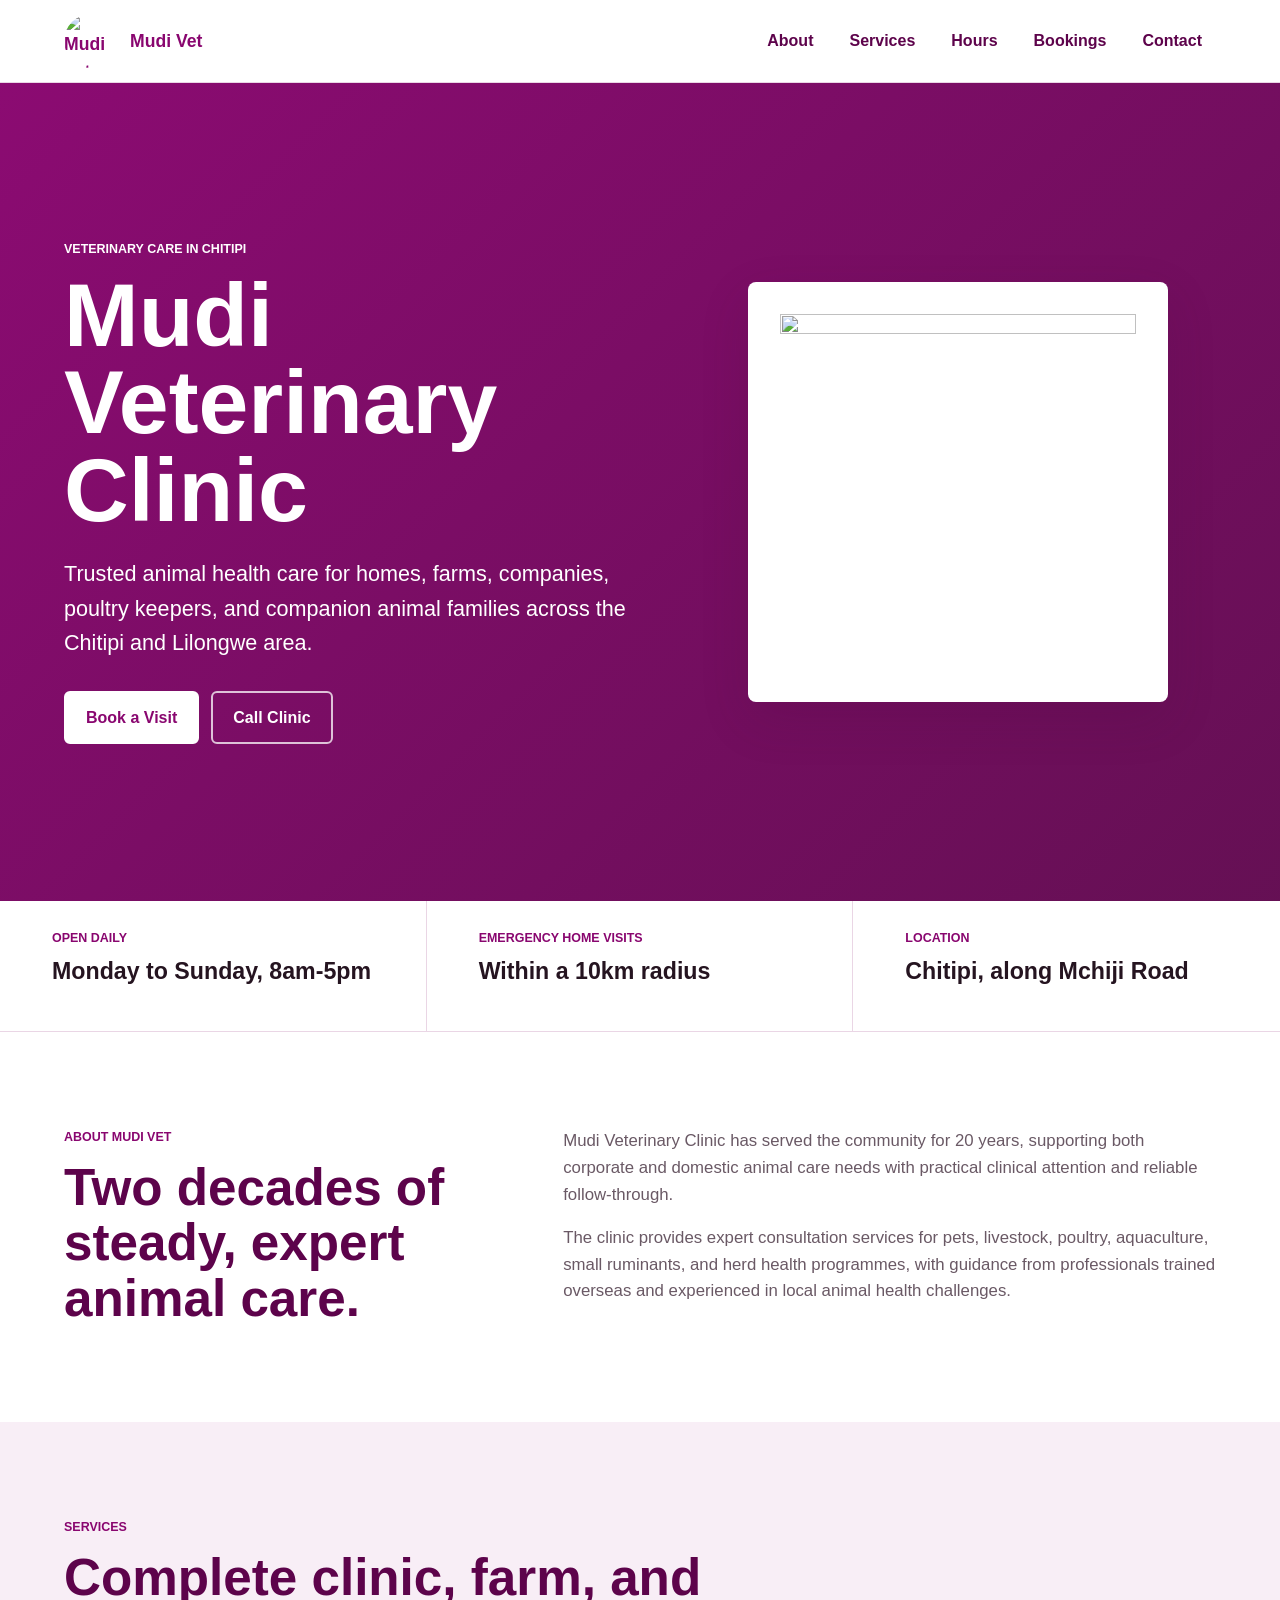
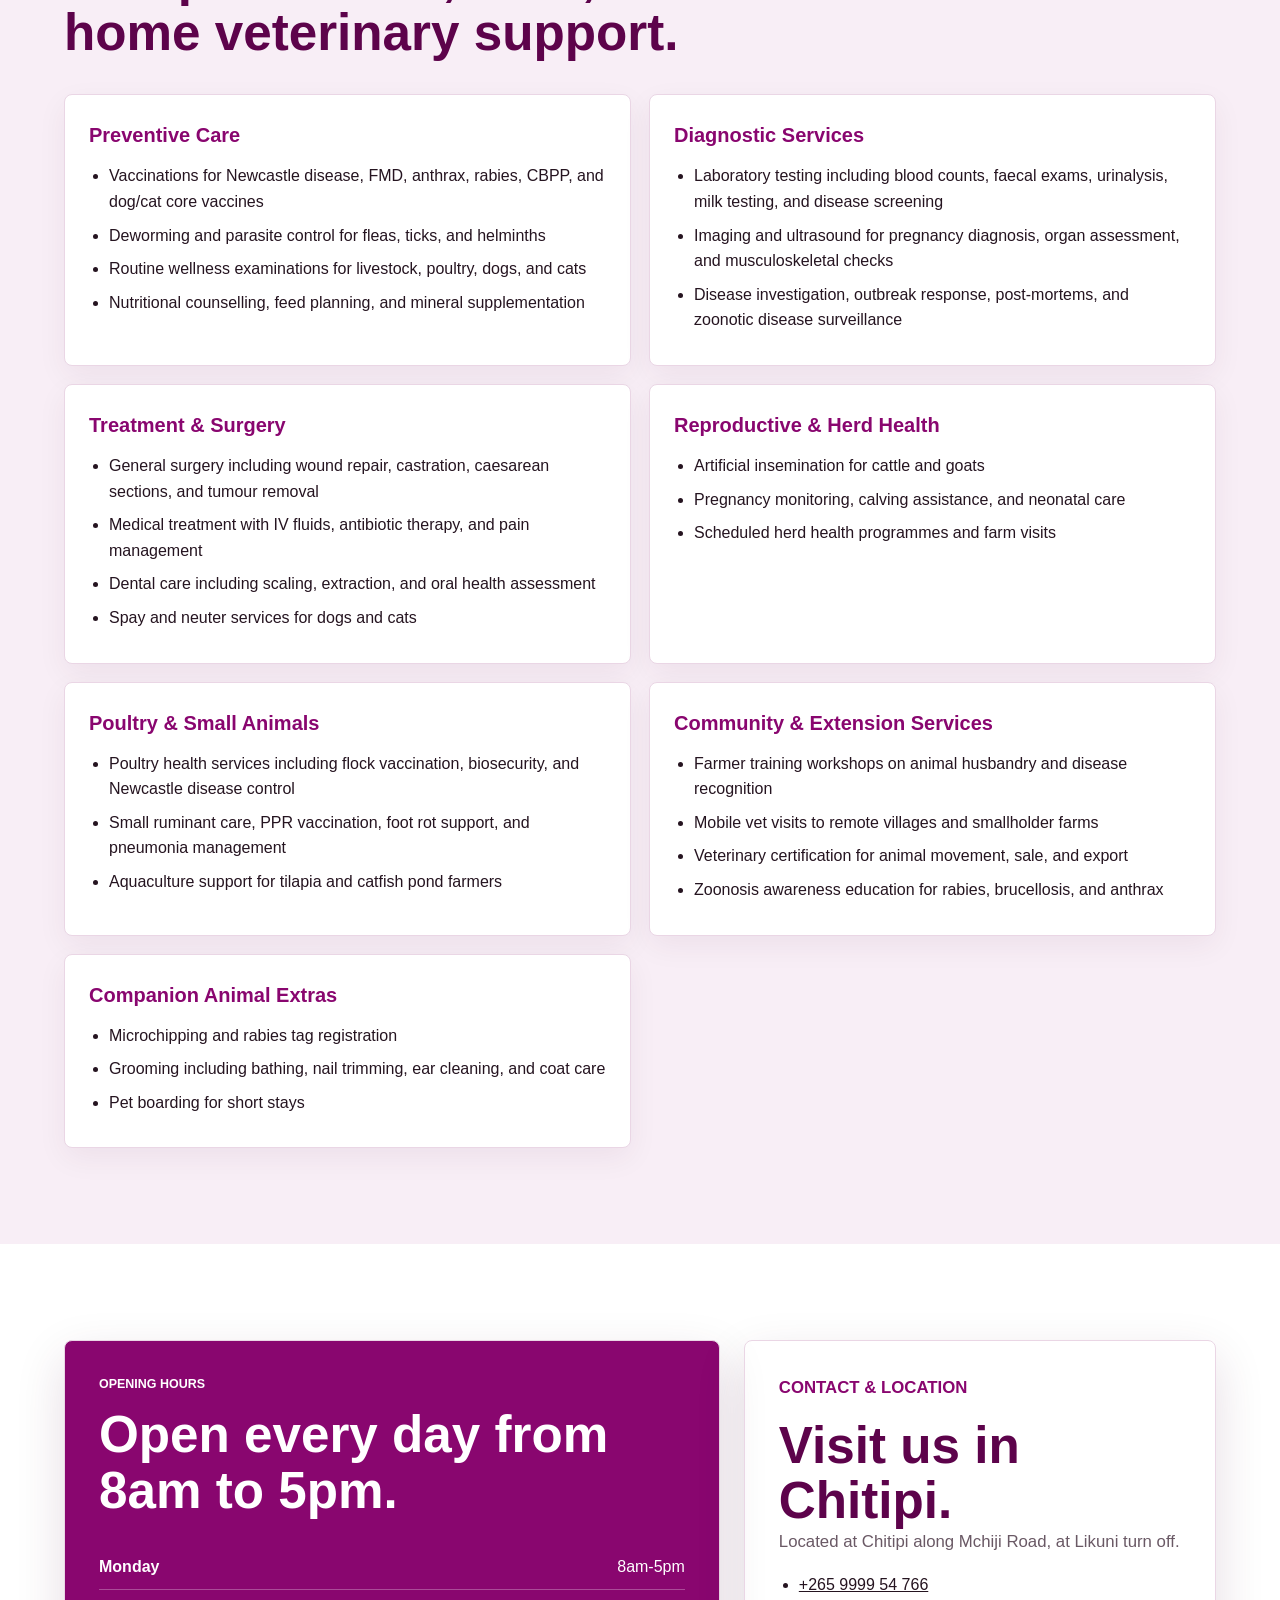
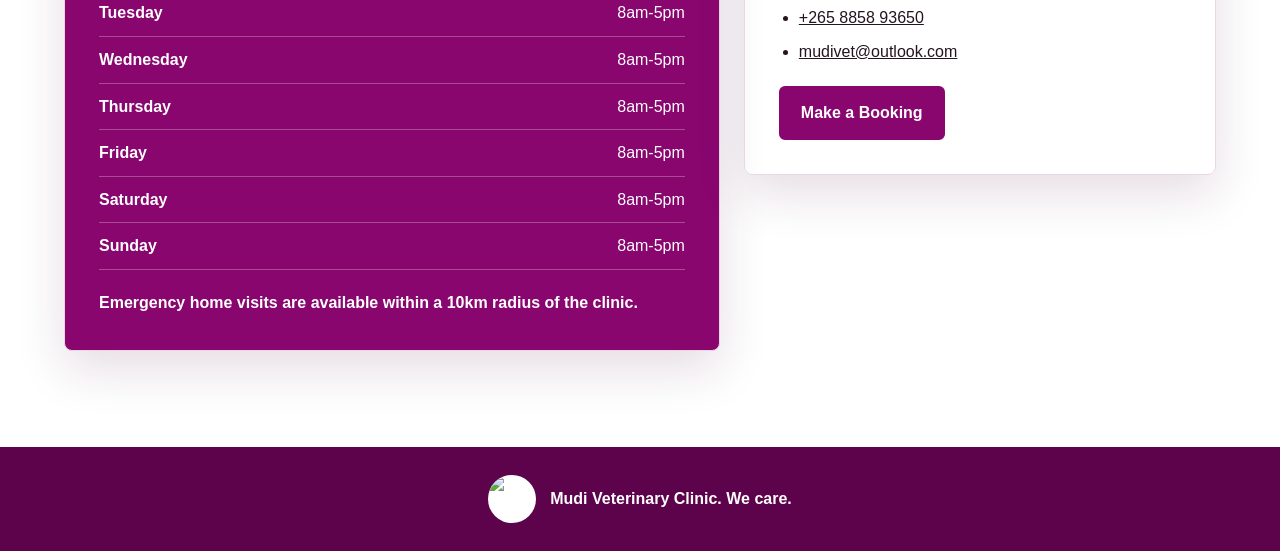
==== index.html @ 17a6b53a "Add files via upload" ====
<!doctype html>
<html lang="en">
  <head>
    <meta charset="utf-8">
    <meta name="viewport" content="width=device-width, initial-scale=1">
    <title>Mudi Vet | Veterinary Clinic in Chitipi</title>
    <meta
      name="description"
      content="Mudi Veterinary Clinic provides domestic, corporate, farm, poultry, and companion animal care in Chitipi along Mchiji Road at Likuni turn off."
    >
    <link rel="stylesheet" href="styles.css">
    <script src="script.js" defer></script>
  </head>
  <body>
    <header class="site-header">
      <a class="brand" href="index.html" aria-label="Mudi Vet home">
        <img src="assets/mudi-vet-logo.jpg" alt="Mudi Veterinary Clinic logo">
        <span>Mudi Vet</span>
      </a>

      <button class="menu-toggle" type="button" aria-expanded="false" aria-controls="site-menu">
        <span class="menu-icon" aria-hidden="true"></span>
        <span class="sr-only">Open menu</span>
      </button>

      <nav class="site-nav" id="site-menu" aria-label="Main navigation">
        <a href="index.html#about">About</a>
        <a href="index.html#services">Services</a>
        <a href="index.html#hours">Hours</a>
        <a href="booking.html">Bookings</a>
        <a href="index.html#contact">Contact</a>
      </nav>
    </header>

    <main>
      <section class="hero">
        <div class="hero-copy">
          <p class="eyebrow">Veterinary care in Chitipi</p>
          <h1>Mudi Veterinary Clinic</h1>
          <p>
            Trusted animal health care for homes, farms, companies, poultry keepers,
            and companion animal families across the Chitipi and Lilongwe area.
          </p>
          <div class="hero-actions">
            <a class="button button-primary" href="booking.html">Book a Visit</a>
            <a class="button button-secondary" href="tel:+265999954766">Call Clinic</a>
          </div>
        </div>
        <div class="hero-logo" aria-label="Mudi Veterinary Clinic logo">
          <img src="assets/mudi-vet-logo.jpg" alt="">
        </div>
      </section>

      <section class="quick-info" aria-label="Clinic highlights">
        <article>
          <span>Open Daily</span>
          <strong>Monday to Sunday, 8am-5pm</strong>
        </article>
        <article>
          <span>Emergency Home Visits</span>
          <strong>Within a 10km radius</strong>
        </article>
        <article>
          <span>Location</span>
          <strong>Chitipi, along Mchiji Road</strong>
        </article>
      </section>

      <section class="section split" id="about">
        <div>
          <p class="eyebrow">About Mudi Vet</p>
          <h2>Two decades of steady, expert animal care.</h2>
        </div>
        <div class="section-copy">
          <p>
            Mudi Veterinary Clinic has served the community for 20 years, supporting
            both corporate and domestic animal care needs with practical clinical
            attention and reliable follow-through.
          </p>
          <p>
            The clinic provides expert consultation services for pets, livestock,
            poultry, aquaculture, small ruminants, and herd health programmes,
            with guidance from professionals trained overseas and experienced in
            local animal health challenges.
          </p>
        </div>
      </section>

      <section class="section services-section" id="services">
        <div class="section-heading">
          <p class="eyebrow">Services</p>
          <h2>Complete clinic, farm, and home veterinary support.</h2>
        </div>

        <div class="service-grid">
          <article class="service-card">
            <h3>Preventive Care</h3>
            <ul>
              <li>Vaccinations for Newcastle disease, FMD, anthrax, rabies, CBPP, and dog/cat core vaccines</li>
              <li>Deworming and parasite control for fleas, ticks, and helminths</li>
              <li>Routine wellness examinations for livestock, poultry, dogs, and cats</li>
              <li>Nutritional counselling, feed planning, and mineral supplementation</li>
            </ul>
          </article>

          <article class="service-card">
            <h3>Diagnostic Services</h3>
            <ul>
              <li>Laboratory testing including blood counts, faecal exams, urinalysis, milk testing, and disease screening</li>
              <li>Imaging and ultrasound for pregnancy diagnosis, organ assessment, and musculoskeletal checks</li>
              <li>Disease investigation, outbreak response, post-mortems, and zoonotic disease surveillance</li>
            </ul>
          </article>

          <article class="service-card">
            <h3>Treatment &amp; Surgery</h3>
            <ul>
              <li>General surgery including wound repair, castration, caesarean sections, and tumour removal</li>
              <li>Medical treatment with IV fluids, antibiotic therapy, and pain management</li>
              <li>Dental care including scaling, extraction, and oral health assessment</li>
              <li>Spay and neuter services for dogs and cats</li>
            </ul>
          </article>

          <article class="service-card">
            <h3>Reproductive &amp; Herd Health</h3>
            <ul>
              <li>Artificial insemination for cattle and goats</li>
              <li>Pregnancy monitoring, calving assistance, and neonatal care</li>
              <li>Scheduled herd health programmes and farm visits</li>
            </ul>
          </article>

          <article class="service-card">
            <h3>Poultry &amp; Small Animals</h3>
            <ul>
              <li>Poultry health services including flock vaccination, biosecurity, and Newcastle disease control</li>
              <li>Small ruminant care, PPR vaccination, foot rot support, and pneumonia management</li>
              <li>Aquaculture support for tilapia and catfish pond farmers</li>
            </ul>
          </article>

          <article class="service-card">
            <h3>Community &amp; Extension Services</h3>
            <ul>
              <li>Farmer training workshops on animal husbandry and disease recognition</li>
              <li>Mobile vet visits to remote villages and smallholder farms</li>
              <li>Veterinary certification for animal movement, sale, and export</li>
              <li>Zoonosis awareness education for rabies, brucellosis, and anthrax</li>
            </ul>
          </article>

          <article class="service-card">
            <h3>Companion Animal Extras</h3>
            <ul>
              <li>Microchipping and rabies tag registration</li>
              <li>Grooming including bathing, nail trimming, ear cleaning, and coat care</li>
              <li>Pet boarding for short stays</li>
            </ul>
          </article>
        </div>
      </section>

      <section class="section details" id="hours">
        <div class="hours-panel">
          <p class="eyebrow">Opening Hours</p>
          <h2>Open every day from 8am to 5pm.</h2>
          <dl class="hours-list">
            <div><dt>Monday</dt><dd>8am-5pm</dd></div>
            <div><dt>Tuesday</dt><dd>8am-5pm</dd></div>
            <div><dt>Wednesday</dt><dd>8am-5pm</dd></div>
            <div><dt>Thursday</dt><dd>8am-5pm</dd></div>
            <div><dt>Friday</dt><dd>8am-5pm</dd></div>
            <div><dt>Saturday</dt><dd>8am-5pm</dd></div>
            <div><dt>Sunday</dt><dd>8am-5pm</dd></div>
          </dl>
          <p class="note">Emergency home visits are available within a 10km radius of the clinic.</p>
        </div>

        <div class="contact-panel" id="contact">
          <p class="eyebrow">Contact &amp; Location</p>
          <h2>Visit us in Chitipi.</h2>
          <p>Located at Chitipi along Mchiji Road, at Likuni turn off.</p>
          <ul class="contact-list">
            <li><a href="tel:+265999954766">+265 9999 54 766</a></li>
            <li><a href="tel:+265885893650">+265 8858 93650</a></li>
            <li><a href="mailto:mudivet@outlook.com">mudivet@outlook.com</a></li>
          </ul>
          <a class="button button-primary" href="booking.html">Make a Booking</a>
        </div>
      </section>
    </main>

    <footer class="site-footer">
      <img src="assets/mudi-vet-logo.jpg" alt="Mudi Veterinary Clinic logo">
      <p>Mudi Veterinary Clinic. We care.</p>
    </footer>
  </body>
</html>
---- styles.css ----
:root {
  --brand: #89066f;
  --brand-dark: #5d034b;
  --brand-soft: #f8eef6;
  --ink: #251420;
  --muted: #6a5965;
  --line: #ead6e5;
  --white: #ffffff;
  --shadow: 0 18px 50px rgba(71, 3, 57, 0.14);
}

* {
  box-sizing: border-box;
}

html {
  scroll-behavior: smooth;
}

body {
  margin: 0;
  color: var(--ink);
  font-family: Arial, Helvetica, sans-serif;
  line-height: 1.6;
  background: var(--white);
}

a {
  color: inherit;
}

img {
  display: block;
  max-width: 100%;
}

.sr-only {
  position: absolute;
  width: 1px;
  height: 1px;
  padding: 0;
  margin: -1px;
  overflow: hidden;
  clip: rect(0, 0, 0, 0);
  white-space: nowrap;
  border: 0;
}

.site-header {
  position: sticky;
  top: 0;
  z-index: 10;
  display: flex;
  align-items: center;
  justify-content: space-between;
  gap: 24px;
  padding: 14px clamp(18px, 5vw, 64px);
  background: rgba(255, 255, 255, 0.96);
  border-bottom: 1px solid var(--line);
  backdrop-filter: blur(16px);
}

.brand {
  display: inline-flex;
  align-items: center;
  gap: 12px;
  color: var(--brand);
  font-size: 1.1rem;
  font-weight: 800;
  text-decoration: none;
}

.brand img {
  width: 54px;
  height: 54px;
  object-fit: contain;
  border-radius: 50%;
}

.site-nav {
  display: flex;
  align-items: center;
  gap: 8px;
}

.site-nav a {
  min-height: 42px;
  padding: 10px 14px;
  color: var(--brand-dark);
  font-weight: 700;
  text-decoration: none;
  border-radius: 6px;
}

.site-nav a:hover,
.site-nav a:focus-visible,
.site-nav a[aria-current="page"] {
  color: var(--white);
  background: var(--brand);
  outline: none;
}

.menu-toggle {
  display: none;
  width: 44px;
  height: 44px;
  place-items: center;
  background: var(--brand);
  border: 0;
  border-radius: 6px;
  cursor: pointer;
}

.menu-icon,
.menu-icon::before,
.menu-icon::after {
  display: block;
  width: 22px;
  height: 2px;
  background: var(--white);
  content: "";
}

.menu-icon {
  position: relative;
}

.menu-icon::before,
.menu-icon::after {
  position: absolute;
  left: 0;
}

.menu-icon::before {
  top: -7px;
}

.menu-icon::after {
  top: 7px;
}

.hero {
  display: grid;
  grid-template-columns: minmax(0, 1.05fr) minmax(280px, 0.95fr);
  gap: clamp(28px, 5vw, 72px);
  align-items: center;
  min-height: calc(100vh - 82px);
  padding: clamp(44px, 8vw, 90px) clamp(18px, 5vw, 64px);
  background:
    linear-gradient(135deg, rgba(137, 6, 111, 0.98), rgba(93, 3, 75, 0.95)),
    url("assets/mudi-vet-logo.jpg") center/520px no-repeat;
  color: var(--white);
}

.hero-copy {
  max-width: 680px;
}

.eyebrow {
  margin: 0 0 12px;
  color: currentColor;
  font-size: 0.78rem;
  font-weight: 800;
  letter-spacing: 0;
  text-transform: uppercase;
}

.hero h1,
.booking-hero h1 {
  margin: 0;
  max-width: 820px;
  font-size: clamp(2.4rem, 7vw, 5.6rem);
  line-height: 0.98;
  letter-spacing: 0;
}

.hero p:not(.eyebrow),
.booking-hero p:not(.eyebrow) {
  max-width: 630px;
  margin: 22px 0 0;
  font-size: clamp(1.05rem, 2vw, 1.35rem);
}

.hero-actions {
  display: flex;
  flex-wrap: wrap;
  gap: 12px;
  margin-top: 30px;
}

.button {
  display: inline-flex;
  align-items: center;
  justify-content: center;
  min-height: 48px;
  padding: 12px 20px;
  font-weight: 800;
  text-decoration: none;
  border: 2px solid transparent;
  border-radius: 6px;
  cursor: pointer;
}

.button-primary {
  color: var(--white);
  background: var(--brand);
  border-color: var(--brand);
}

.hero .button-primary {
  color: var(--brand);
  background: var(--white);
  border-color: var(--white);
}

.button-secondary {
  color: var(--white);
  background: transparent;
  border-color: rgba(255, 255, 255, 0.75);
}

.hero-logo {
  justify-self: center;
  width: min(420px, 100%);
  padding: clamp(18px, 3vw, 32px);
  background: var(--white);
  border-radius: 8px;
  box-shadow: var(--shadow);
}

.hero-logo img {
  width: 100%;
  aspect-ratio: 1;
  object-fit: contain;
}

.quick-info {
  display: grid;
  grid-template-columns: repeat(3, 1fr);
  border-bottom: 1px solid var(--line);
}

.quick-info article {
  min-height: 130px;
  padding: 28px clamp(18px, 5vw, 52px);
  border-right: 1px solid var(--line);
}

.quick-info article:last-child {
  border-right: 0;
}

.quick-info span {
  display: block;
  color: var(--brand);
  font-size: 0.78rem;
  font-weight: 800;
  text-transform: uppercase;
}

.quick-info strong {
  display: block;
  margin-top: 8px;
  font-size: clamp(1.1rem, 2vw, 1.45rem);
  line-height: 1.25;
}

.section {
  padding: clamp(56px, 8vw, 96px) clamp(18px, 5vw, 64px);
}

.split {
  display: grid;
  grid-template-columns: minmax(220px, 0.8fr) minmax(0, 1.2fr);
  gap: clamp(28px, 5vw, 80px);
  align-items: start;
}

.section h2 {
  margin: 0;
  color: var(--brand-dark);
  font-size: clamp(2rem, 4vw, 3.5rem);
  line-height: 1.08;
}

.section-copy p,
.contact-panel p,
.booking-sidebar p {
  margin: 0 0 16px;
  color: var(--muted);
  font-size: 1.05rem;
}

.services-section {
  background: var(--brand-soft);
}

.section-heading {
  max-width: 760px;
  margin-bottom: 34px;
}

.service-grid {
  display: grid;
  grid-template-columns: repeat(2, minmax(0, 1fr));
  gap: 18px;
}

.service-card {
  padding: 24px;
  background: var(--white);
  border: 1px solid var(--line);
  border-radius: 8px;
  box-shadow: 0 10px 30px rgba(71, 3, 57, 0.06);
}

.service-card h3 {
  margin: 0 0 12px;
  color: var(--brand);
  font-size: 1.25rem;
}

.service-card ul,
.contact-list {
  padding-left: 20px;
  margin: 0;
}

.service-card li {
  margin: 8px 0;
}

.details,
.booking-layout {
  display: grid;
  grid-template-columns: minmax(0, 1fr) minmax(300px, 0.72fr);
  gap: 24px;
  align-items: start;
}

.hours-panel,
.contact-panel,
.booking-form,
.booking-sidebar {
  padding: clamp(22px, 4vw, 34px);
  border: 1px solid var(--line);
  border-radius: 8px;
  box-shadow: var(--shadow);
}

.hours-panel {
  color: var(--white);
  background: var(--brand);
}

.hours-panel h2 {
  color: var(--white);
}

.hours-list {
  margin: 26px 0 0;
}

.hours-list div {
  display: flex;
  justify-content: space-between;
  gap: 20px;
  padding: 10px 0;
  border-bottom: 1px solid rgba(255, 255, 255, 0.28);
}

.hours-list dt,
.hours-list dd {
  margin: 0;
}

.hours-list dt {
  font-weight: 800;
}

.note {
  margin: 20px 0 0;
  font-weight: 800;
}

.contact-panel .eyebrow,
.services-section .eyebrow,
.split .eyebrow,
.booking-sidebar h2 {
  color: var(--brand);
}

.contact-list {
  margin-bottom: 22px;
}

.contact-list li {
  margin: 8px 0;
}

.booking-hero {
  padding: clamp(44px, 8vw, 86px) clamp(18px, 5vw, 64px);
  color: var(--white);
  background: var(--brand);
}

.booking-form {
  display: grid;
  gap: 18px;
}

.booking-form label {
  display: grid;
  gap: 8px;
  color: var(--brand-dark);
  font-weight: 800;
}

.form-row {
  display: grid;
  grid-template-columns: repeat(2, minmax(0, 1fr));
  gap: 16px;
}

input,
select,
textarea {
  width: 100%;
  min-height: 48px;
  padding: 12px 14px;
  color: var(--ink);
  font: inherit;
  border: 1px solid #d8b7cf;
  border-radius: 6px;
  background: var(--white);
}

textarea {
  resize: vertical;
}

input:focus,
select:focus,
textarea:focus {
  outline: 3px solid rgba(137, 6, 111, 0.18);
  border-color: var(--brand);
}

.form-status {
  min-height: 26px;
  margin: 0;
  color: var(--brand-dark);
  font-weight: 700;
}

.booking-sidebar {
  position: sticky;
  top: 104px;
  background: var(--brand-soft);
}

.booking-sidebar img {
  width: 150px;
  margin-bottom: 20px;
  border-radius: 8px;
}

.booking-sidebar h2 {
  margin: 0 0 16px;
  font-size: 1.6rem;
}

.booking-sidebar a {
  color: var(--brand-dark);
  font-weight: 800;
}

.site-footer {
  display: flex;
  align-items: center;
  justify-content: center;
  gap: 14px;
  padding: 28px 18px;
  color: var(--white);
  background: var(--brand-dark);
}

.site-footer img {
  width: 48px;
  height: 48px;
  object-fit: contain;
  border-radius: 50%;
  background: var(--white);
}

.site-footer p {
  margin: 0;
  font-weight: 800;
}

@media (max-width: 900px) {
  .menu-toggle {
    display: grid;
  }

  .site-nav {
    position: absolute;
    top: 100%;
    right: 18px;
    left: 18px;
    display: none;
    flex-direction: column;
    align-items: stretch;
    padding: 12px;
    background: var(--white);
    border: 1px solid var(--line);
    border-radius: 8px;
    box-shadow: var(--shadow);
  }

  .site-nav.is-open {
    display: flex;
  }

  .site-nav a {
    width: 100%;
  }

  .hero,
  .split,
  .details,
  .booking-layout {
    grid-template-columns: 1fr;
  }

  .hero {
    min-height: auto;
  }

  .quick-info,
  .service-grid {
    grid-template-columns: 1fr;
  }

  .quick-info article {
    border-right: 0;
    border-bottom: 1px solid var(--line);
  }

  .booking-sidebar {
    position: static;
  }
}

@media (max-width: 560px) {
  .site-header {
    padding: 10px 14px;
  }

  .brand span {
    font-size: 1rem;
  }

  .brand img {
    width: 46px;
    height: 46px;
  }

  .hero h1,
  .booking-hero h1 {
    font-size: 2.45rem;
  }

  .hero-actions,
  .button {
    width: 100%;
  }

  .form-row {
    grid-template-columns: 1fr;
  }

  .service-card {
    padding: 20px;
  }
}
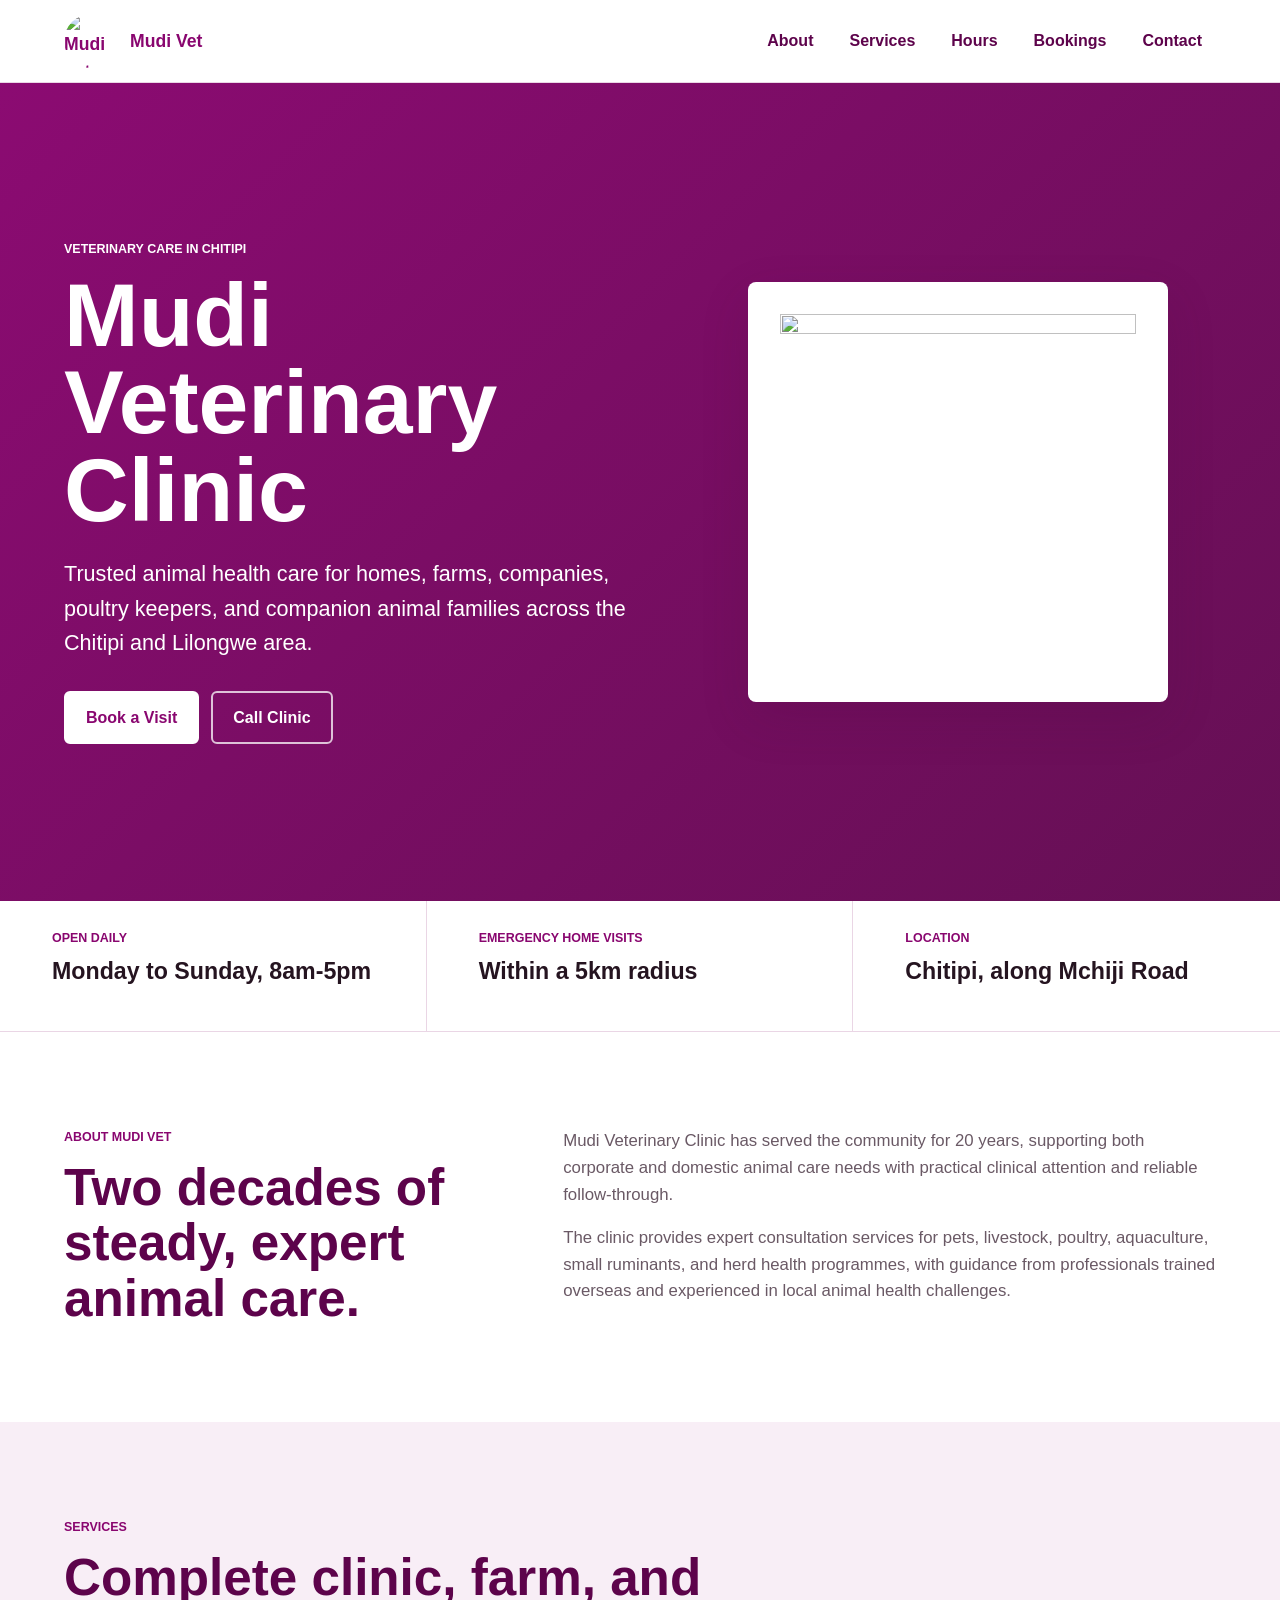
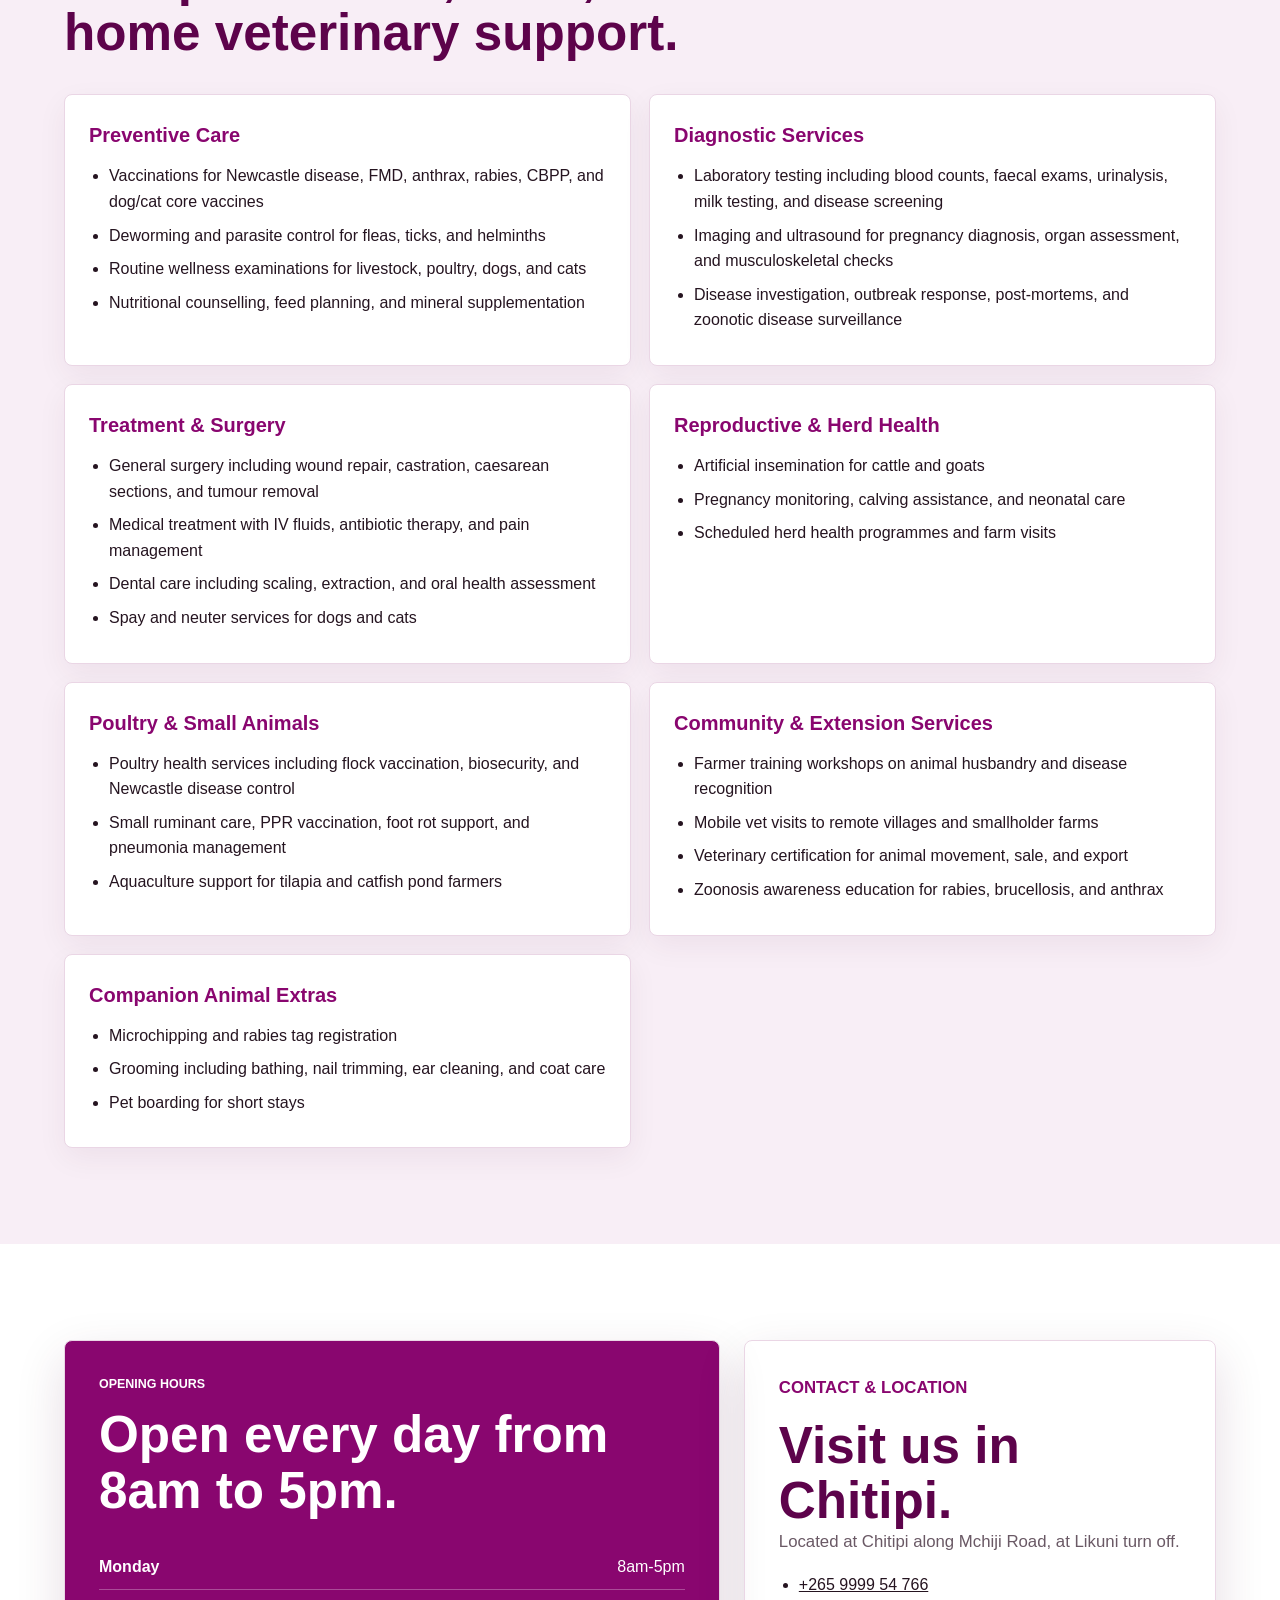
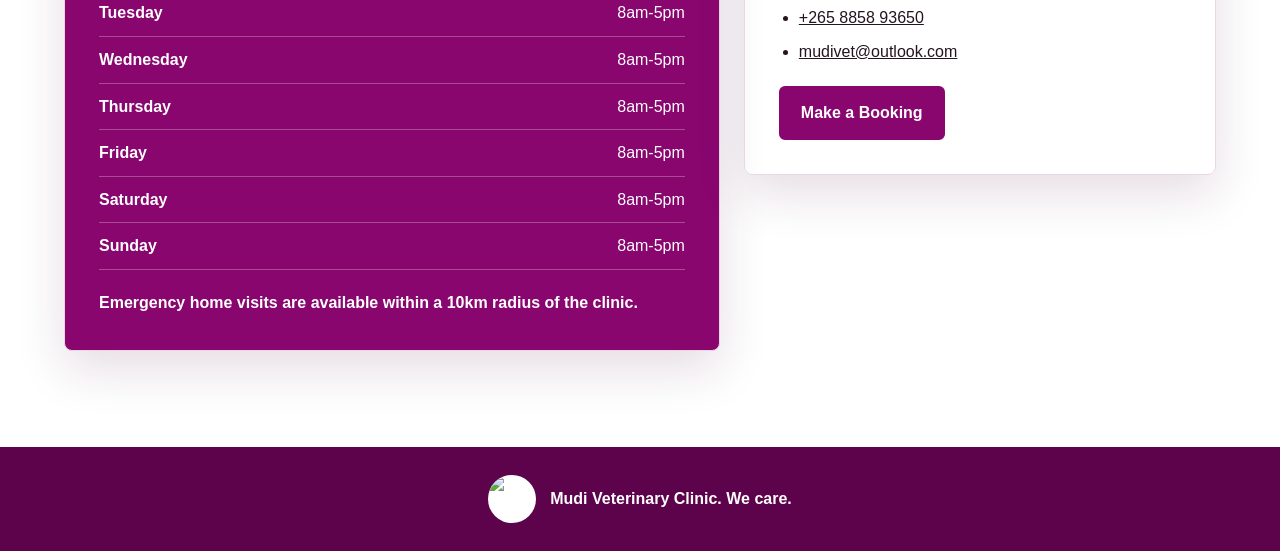
==== commit a830ef32: "Update index.html" ====
--- a/index.html
+++ b/index.html
@@ -58,7 +58,7 @@
         </article>
         <article>
           <span>Emergency Home Visits</span>
-          <strong>Within a 10km radius</strong>
+          <strong>Within a 5km radius</strong>
         </article>
         <article>
           <span>Location</span>
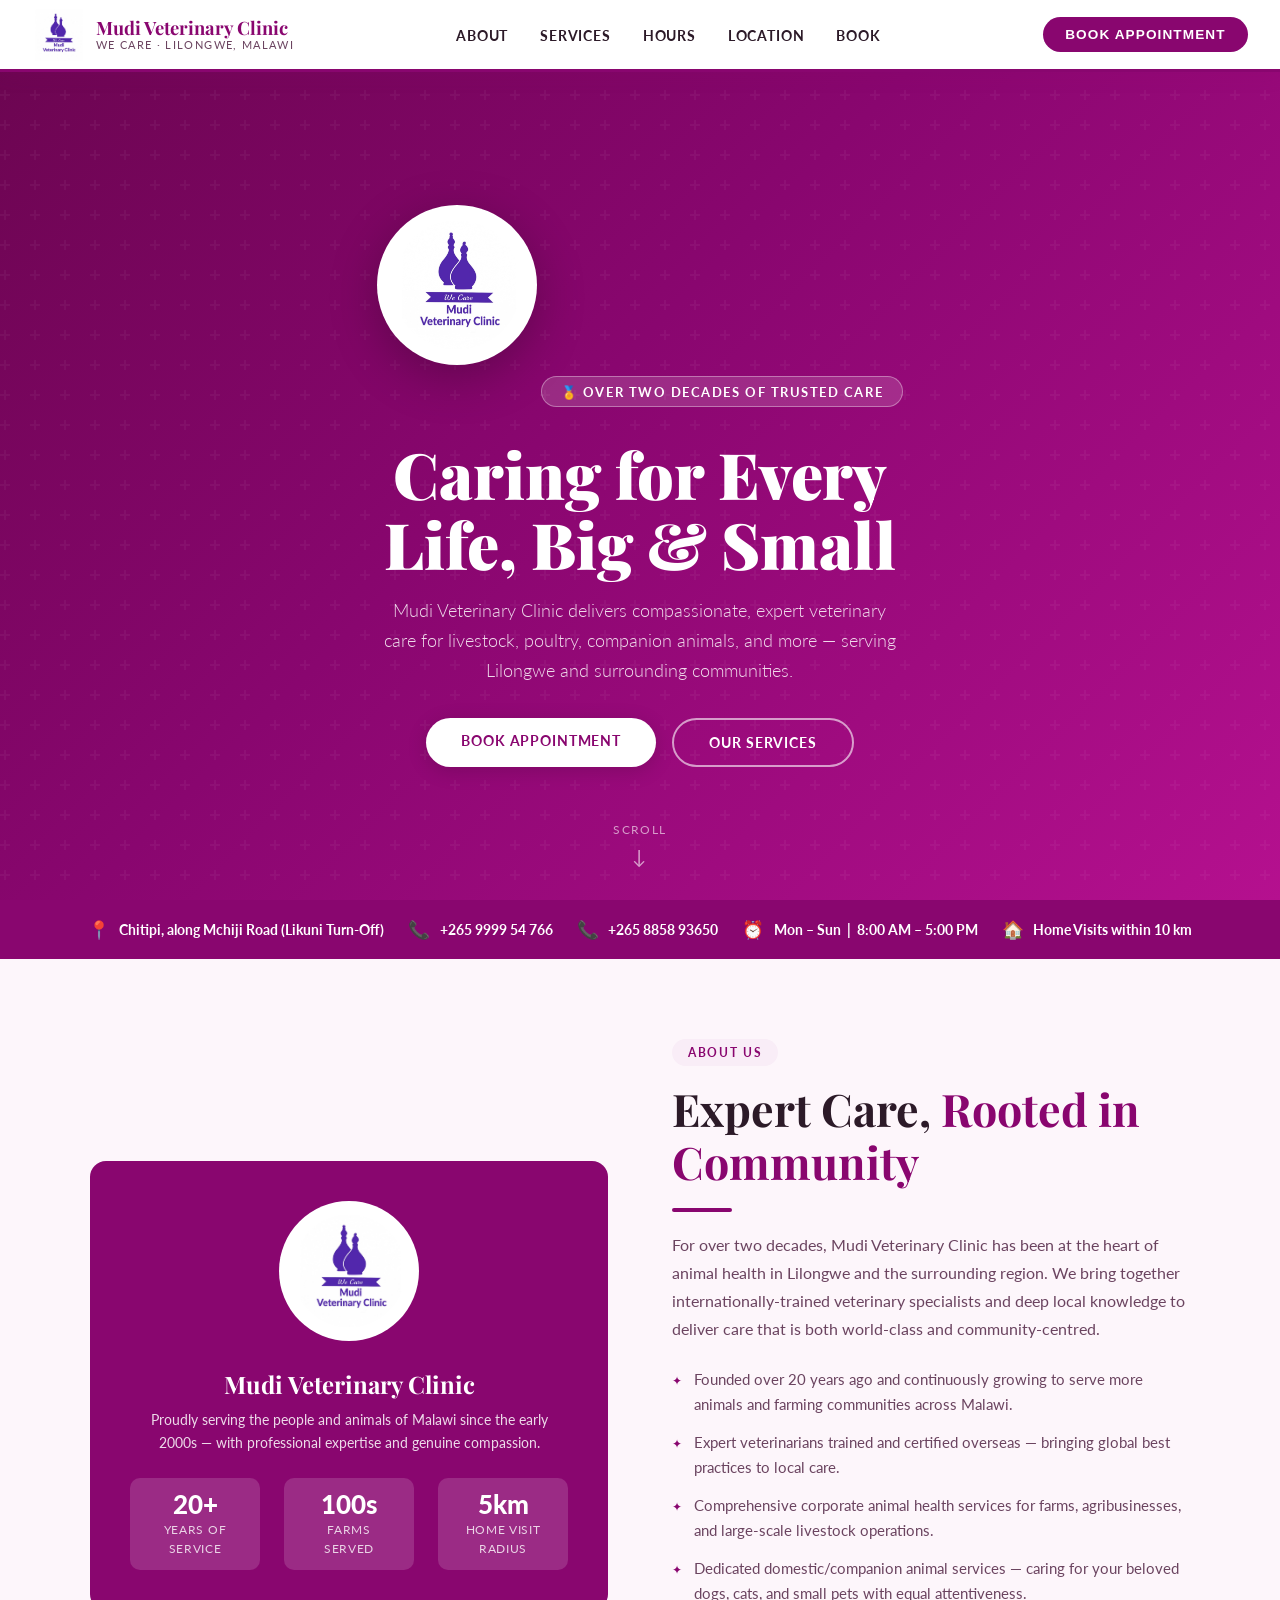
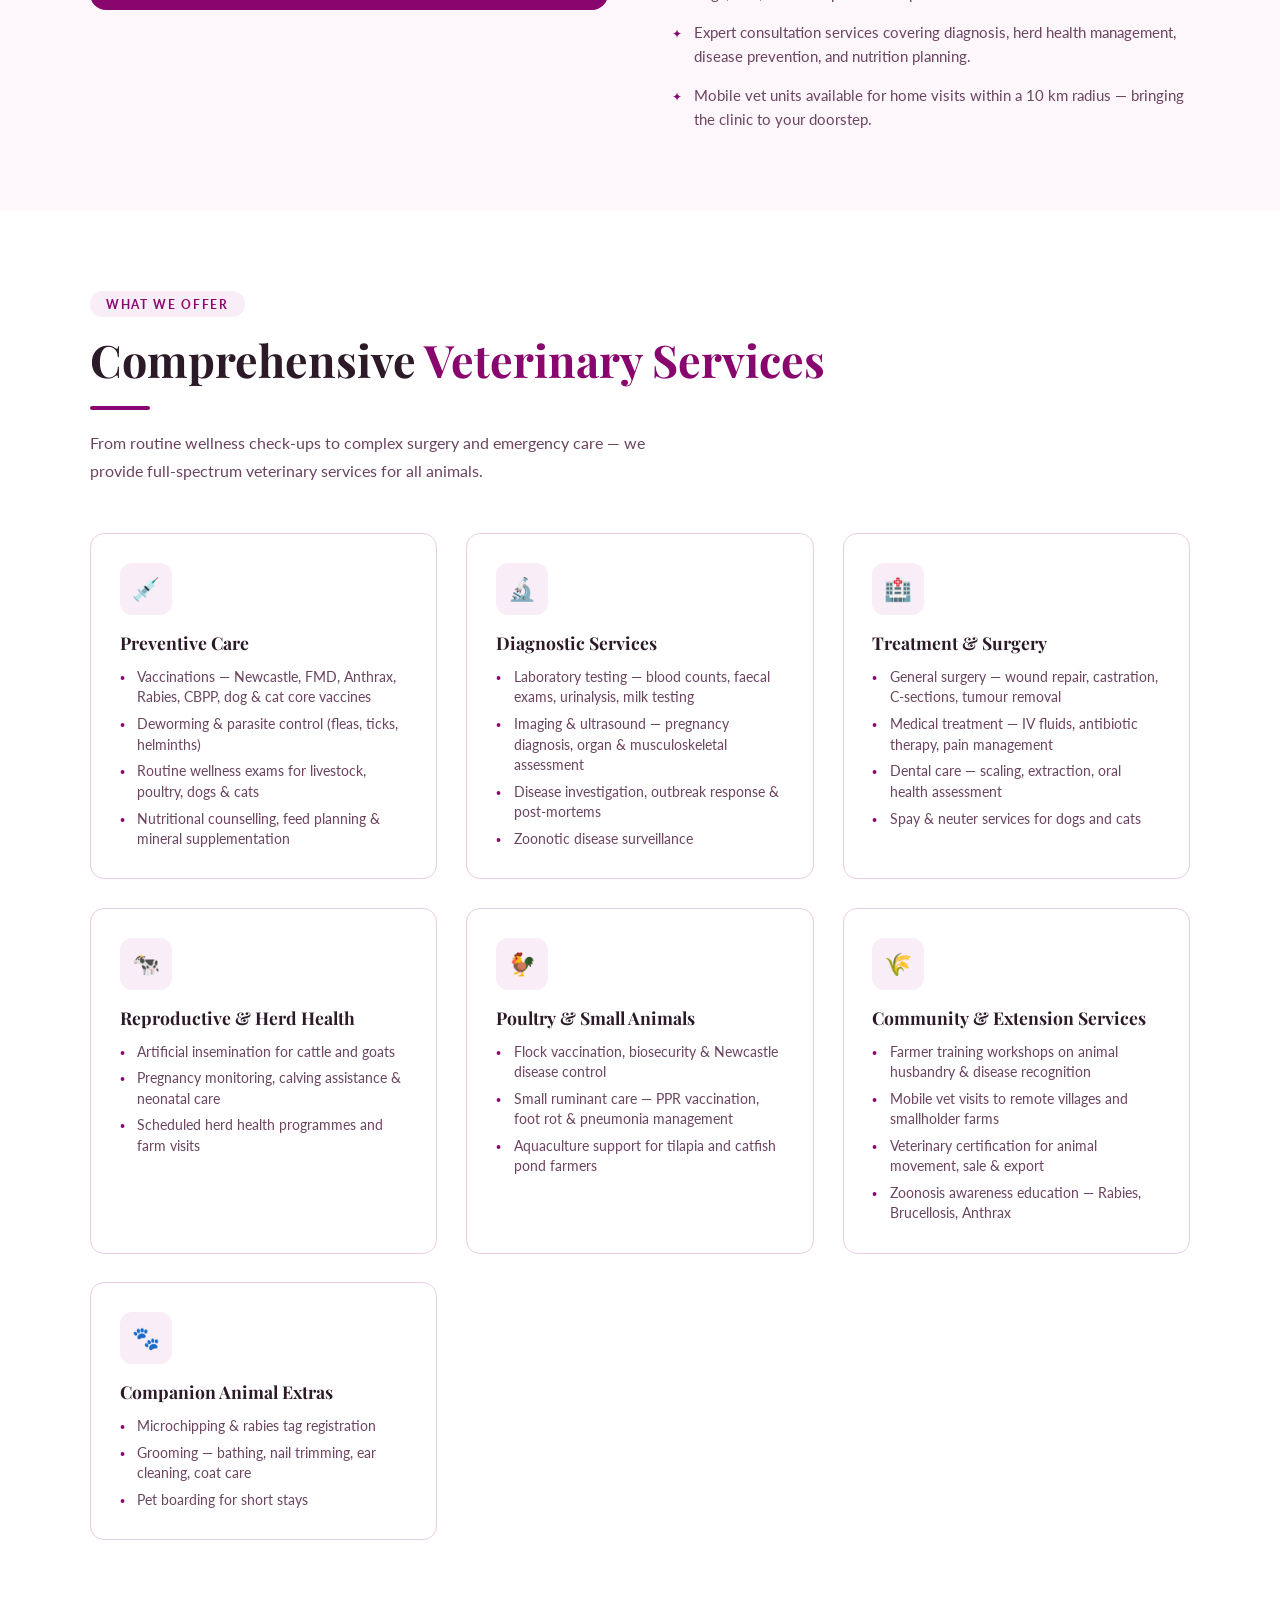
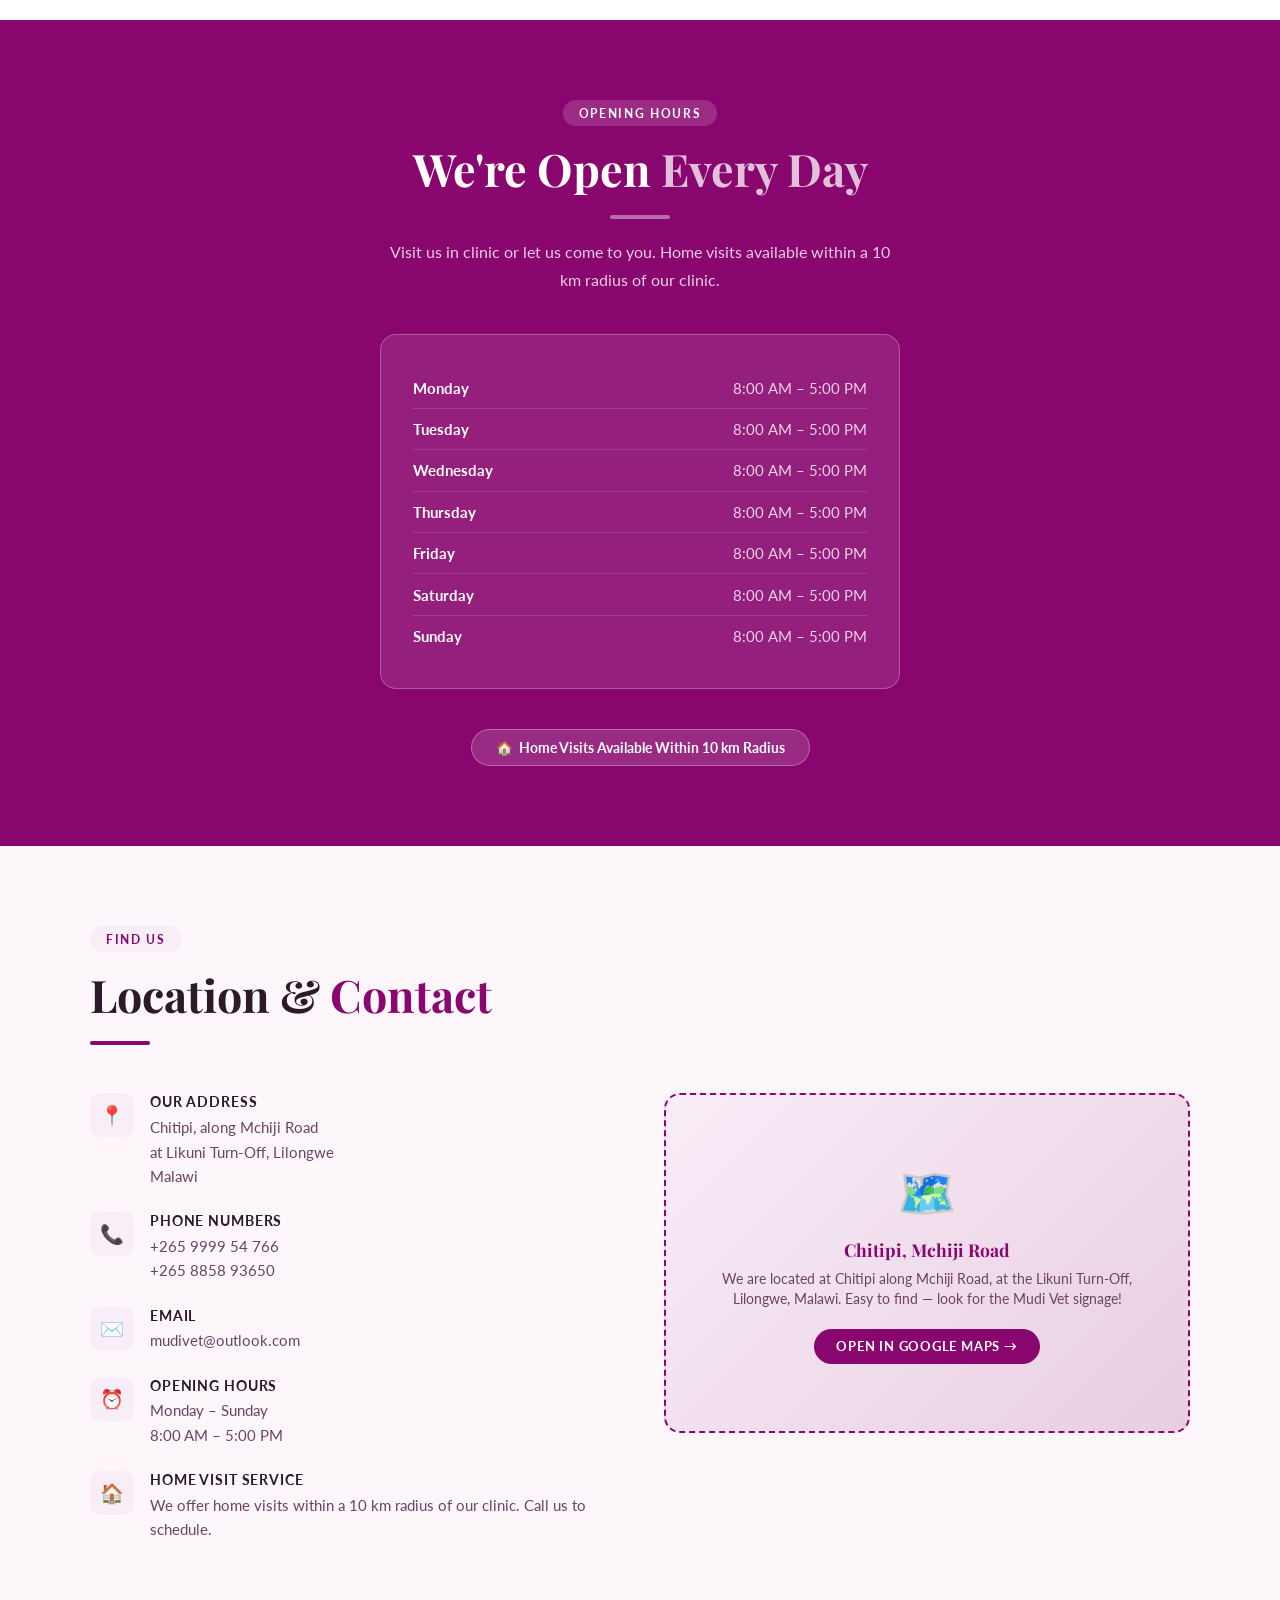
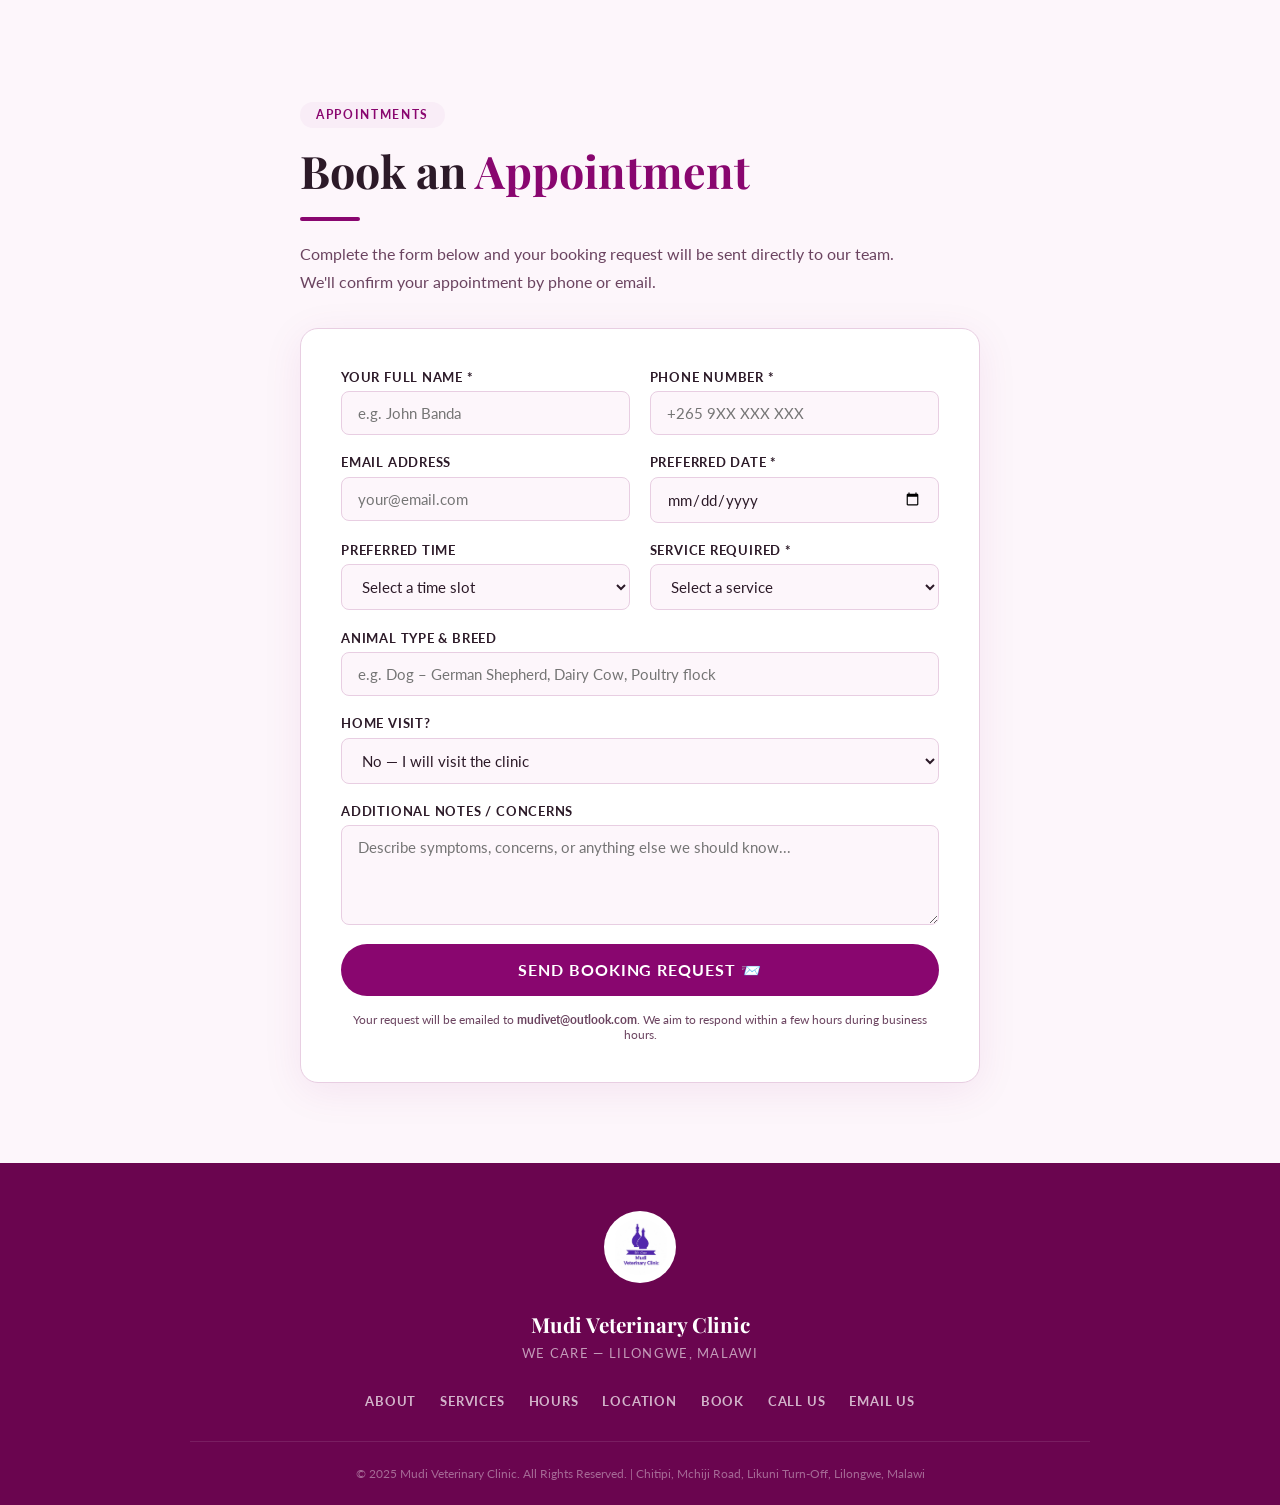
==== commit a0f29fb5: "Update index.html" ====
--- a/index.html
+++ b/index.html
@@ -1,199 +1,656 @@
-<!doctype html>
+<!DOCTYPE html>
 <html lang="en">
-  <head>
-    <meta charset="utf-8">
-    <meta name="viewport" content="width=device-width, initial-scale=1">
-    <title>Mudi Vet | Veterinary Clinic in Chitipi</title>
-    <meta
-      name="description"
-      content="Mudi Veterinary Clinic provides domestic, corporate, farm, poultry, and companion animal care in Chitipi along Mchiji Road at Likuni turn off."
-    >
-    <link rel="stylesheet" href="styles.css">
-    <script src="script.js" defer></script>
-  </head>
-  <body>
-    <header class="site-header">
-      <a class="brand" href="index.html" aria-label="Mudi Vet home">
-        <img src="assets/mudi-vet-logo.jpg" alt="Mudi Veterinary Clinic logo">
-        <span>Mudi Vet</span>
-      </a>
-
-      <button class="menu-toggle" type="button" aria-expanded="false" aria-controls="site-menu">
-        <span class="menu-icon" aria-hidden="true"></span>
-        <span class="sr-only">Open menu</span>
-      </button>
-
-      <nav class="site-nav" id="site-menu" aria-label="Main navigation">
-        <a href="index.html#about">About</a>
-        <a href="index.html#services">Services</a>
-        <a href="index.html#hours">Hours</a>
-        <a href="booking.html">Bookings</a>
-        <a href="index.html#contact">Contact</a>
-      </nav>
-    </header>
-
-    <main>
-      <section class="hero">
-        <div class="hero-copy">
-          <p class="eyebrow">Veterinary care in Chitipi</p>
-          <h1>Mudi Veterinary Clinic</h1>
-          <p>
-            Trusted animal health care for homes, farms, companies, poultry keepers,
-            and companion animal families across the Chitipi and Lilongwe area.
-          </p>
-          <div class="hero-actions">
-            <a class="button button-primary" href="booking.html">Book a Visit</a>
-            <a class="button button-secondary" href="tel:+265999954766">Call Clinic</a>
-          </div>
-        </div>
-        <div class="hero-logo" aria-label="Mudi Veterinary Clinic logo">
-          <img src="assets/mudi-vet-logo.jpg" alt="">
-        </div>
-      </section>
-
-      <section class="quick-info" aria-label="Clinic highlights">
-        <article>
-          <span>Open Daily</span>
-          <strong>Monday to Sunday, 8am-5pm</strong>
-        </article>
-        <article>
-          <span>Emergency Home Visits</span>
-          <strong>Within a 5km radius</strong>
-        </article>
-        <article>
-          <span>Location</span>
-          <strong>Chitipi, along Mchiji Road</strong>
-        </article>
-      </section>
-
-      <section class="section split" id="about">
-        <div>
-          <p class="eyebrow">About Mudi Vet</p>
-          <h2>Two decades of steady, expert animal care.</h2>
-        </div>
-        <div class="section-copy">
-          <p>
-            Mudi Veterinary Clinic has served the community for 20 years, supporting
-            both corporate and domestic animal care needs with practical clinical
-            attention and reliable follow-through.
-          </p>
-          <p>
-            The clinic provides expert consultation services for pets, livestock,
-            poultry, aquaculture, small ruminants, and herd health programmes,
-            with guidance from professionals trained overseas and experienced in
-            local animal health challenges.
-          </p>
-        </div>
-      </section>
-
-      <section class="section services-section" id="services">
-        <div class="section-heading">
-          <p class="eyebrow">Services</p>
-          <h2>Complete clinic, farm, and home veterinary support.</h2>
-        </div>
-
-        <div class="service-grid">
-          <article class="service-card">
-            <h3>Preventive Care</h3>
-            <ul>
-              <li>Vaccinations for Newcastle disease, FMD, anthrax, rabies, CBPP, and dog/cat core vaccines</li>
-              <li>Deworming and parasite control for fleas, ticks, and helminths</li>
-              <li>Routine wellness examinations for livestock, poultry, dogs, and cats</li>
-              <li>Nutritional counselling, feed planning, and mineral supplementation</li>
-            </ul>
-          </article>
-
-          <article class="service-card">
-            <h3>Diagnostic Services</h3>
-            <ul>
-              <li>Laboratory testing including blood counts, faecal exams, urinalysis, milk testing, and disease screening</li>
-              <li>Imaging and ultrasound for pregnancy diagnosis, organ assessment, and musculoskeletal checks</li>
-              <li>Disease investigation, outbreak response, post-mortems, and zoonotic disease surveillance</li>
-            </ul>
-          </article>
-
-          <article class="service-card">
-            <h3>Treatment &amp; Surgery</h3>
-            <ul>
-              <li>General surgery including wound repair, castration, caesarean sections, and tumour removal</li>
-              <li>Medical treatment with IV fluids, antibiotic therapy, and pain management</li>
-              <li>Dental care including scaling, extraction, and oral health assessment</li>
-              <li>Spay and neuter services for dogs and cats</li>
-            </ul>
-          </article>
-
-          <article class="service-card">
-            <h3>Reproductive &amp; Herd Health</h3>
-            <ul>
-              <li>Artificial insemination for cattle and goats</li>
-              <li>Pregnancy monitoring, calving assistance, and neonatal care</li>
-              <li>Scheduled herd health programmes and farm visits</li>
-            </ul>
-          </article>
-
-          <article class="service-card">
-            <h3>Poultry &amp; Small Animals</h3>
-            <ul>
-              <li>Poultry health services including flock vaccination, biosecurity, and Newcastle disease control</li>
-              <li>Small ruminant care, PPR vaccination, foot rot support, and pneumonia management</li>
-              <li>Aquaculture support for tilapia and catfish pond farmers</li>
-            </ul>
-          </article>
-
-          <article class="service-card">
-            <h3>Community &amp; Extension Services</h3>
-            <ul>
-              <li>Farmer training workshops on animal husbandry and disease recognition</li>
-              <li>Mobile vet visits to remote villages and smallholder farms</li>
-              <li>Veterinary certification for animal movement, sale, and export</li>
-              <li>Zoonosis awareness education for rabies, brucellosis, and anthrax</li>
-            </ul>
-          </article>
-
-          <article class="service-card">
-            <h3>Companion Animal Extras</h3>
-            <ul>
-              <li>Microchipping and rabies tag registration</li>
-              <li>Grooming including bathing, nail trimming, ear cleaning, and coat care</li>
-              <li>Pet boarding for short stays</li>
-            </ul>
-          </article>
-        </div>
-      </section>
-
-      <section class="section details" id="hours">
-        <div class="hours-panel">
-          <p class="eyebrow">Opening Hours</p>
-          <h2>Open every day from 8am to 5pm.</h2>
-          <dl class="hours-list">
-            <div><dt>Monday</dt><dd>8am-5pm</dd></div>
-            <div><dt>Tuesday</dt><dd>8am-5pm</dd></div>
-            <div><dt>Wednesday</dt><dd>8am-5pm</dd></div>
-            <div><dt>Thursday</dt><dd>8am-5pm</dd></div>
-            <div><dt>Friday</dt><dd>8am-5pm</dd></div>
-            <div><dt>Saturday</dt><dd>8am-5pm</dd></div>
-            <div><dt>Sunday</dt><dd>8am-5pm</dd></div>
-          </dl>
-          <p class="note">Emergency home visits are available within a 10km radius of the clinic.</p>
-        </div>
-
-        <div class="contact-panel" id="contact">
-          <p class="eyebrow">Contact &amp; Location</p>
-          <h2>Visit us in Chitipi.</h2>
-          <p>Located at Chitipi along Mchiji Road, at Likuni turn off.</p>
-          <ul class="contact-list">
-            <li><a href="tel:+265999954766">+265 9999 54 766</a></li>
-            <li><a href="tel:+265885893650">+265 8858 93650</a></li>
-            <li><a href="mailto:mudivet@outlook.com">mudivet@outlook.com</a></li>
-          </ul>
-          <a class="button button-primary" href="booking.html">Make a Booking</a>
-        </div>
-      </section>
-    </main>
-
-    <footer class="site-footer">
-      <img src="assets/mudi-vet-logo.jpg" alt="Mudi Veterinary Clinic logo">
-      <p>Mudi Veterinary Clinic. We care.</p>
-    </footer>
-  </body>
+<head>
+  <meta charset="UTF-8" />
+  <meta name="viewport" content="width=device-width, initial-scale=1.0" />
+  <title>Mudi Veterinary Clinic — We Care</title>
+  <link href="https://fonts.googleapis.com/css2?family=Playfair+Display:wght@400;600;700;900&family=Lato:wght@300;400;700&display=swap" rel="stylesheet"/>
+  <style>
+    :root {
+      --brand: #89066f;
+      --brand-dark: #6a054f;
+      --brand-light: #b5108f;
+      --brand-pale: #f9edf7;
+      --white: #ffffff;
+      --off-white: #fdf6fb;
+      --text: #2c1a28;
+      --text-light: #6b4460;
+      --border: #e8cee2;
+    }
+    * { box-sizing: border-box; margin: 0; padding: 0; }
+    html { scroll-behavior: smooth; }
+    body { font-family: 'Lato', sans-serif; color: var(--text); background: var(--white); overflow-x: hidden; }
+
+    /* ── NAV ─────────────────────────────────────────── */
+    nav {
+      position: fixed; top: 0; left: 0; width: 100%; z-index: 1000;
+      background: var(--white);
+      border-bottom: 3px solid var(--brand);
+      display: flex; align-items: center; justify-content: space-between;
+      padding: 0 2rem; height: 72px;
+      box-shadow: 0 2px 20px rgba(137,6,111,0.12);
+    }
+    .nav-logo { display: flex; align-items: center; gap: 0.75rem; text-decoration: none; }
+    .nav-logo img { height: 52px; width: auto; }
+    .nav-logo-text { display: flex; flex-direction: column; }
+    .nav-logo-text strong { font-family: 'Playfair Display', serif; font-size: 1.15rem; color: var(--brand); line-height: 1.1; }
+    .nav-logo-text span { font-size: 0.7rem; color: var(--text-light); letter-spacing: 0.12em; text-transform: uppercase; }
+    .nav-links { display: flex; gap: 2rem; list-style: none; }
+    .nav-links a { text-decoration: none; color: var(--text); font-weight: 700; font-size: 0.85rem; letter-spacing: 0.06em; text-transform: uppercase; transition: color 0.2s; position: relative; padding-bottom: 4px; }
+    .nav-links a::after { content: ''; position: absolute; bottom: 0; left: 0; width: 0; height: 2px; background: var(--brand); transition: width 0.25s; }
+    .nav-links a:hover { color: var(--brand); }
+    .nav-links a:hover::after { width: 100%; }
+    .nav-book-btn { background: var(--brand); color: var(--white); border: none; padding: 0.6rem 1.4rem; border-radius: 30px; font-weight: 700; font-size: 0.85rem; cursor: pointer; text-transform: uppercase; letter-spacing: 0.08em; transition: background 0.2s, transform 0.15s; }
+    .nav-book-btn:hover { background: var(--brand-dark); transform: translateY(-1px); }
+    .hamburger { display: none; flex-direction: column; gap: 5px; cursor: pointer; padding: 4px; background: none; border: none; }
+    .hamburger span { display: block; width: 26px; height: 2.5px; background: var(--brand); border-radius: 2px; transition: all 0.3s; }
+    .hamburger.open span:nth-child(1) { transform: translateY(7.5px) rotate(45deg); }
+    .hamburger.open span:nth-child(2) { opacity: 0; }
+    .hamburger.open span:nth-child(3) { transform: translateY(-7.5px) rotate(-45deg); }
+    .mobile-menu { display: none; position: fixed; top: 72px; left: 0; width: 100%; background: var(--white); border-top: 1px solid var(--border); padding: 1.5rem 2rem; z-index: 999; box-shadow: 0 8px 30px rgba(137,6,111,0.1); }
+    .mobile-menu.open { display: block; }
+    .mobile-menu a { display: block; padding: 0.8rem 0; color: var(--text); text-decoration: none; font-weight: 700; font-size: 0.9rem; letter-spacing: 0.06em; text-transform: uppercase; border-bottom: 1px solid var(--border); transition: color 0.2s; }
+    .mobile-menu a:hover { color: var(--brand); }
+    .mobile-menu a:last-child { border: none; }
+    .mobile-book { display: inline-block; margin-top: 1rem; background: var(--brand); color: var(--white); padding: 0.7rem 1.8rem; border-radius: 30px; font-weight: 700; text-decoration: none; font-size: 0.85rem; text-transform: uppercase; letter-spacing: 0.08em; }
+
+    /* ── HERO ────────────────────────────────────────── */
+    .hero {
+      min-height: 100vh; padding: 72px 0 0;
+      background: linear-gradient(135deg, var(--brand-dark) 0%, var(--brand) 45%, var(--brand-light) 100%);
+      display: flex; align-items: center; justify-content: center; text-align: center;
+      position: relative; overflow: hidden;
+    }
+    .hero::before {
+      content: ''; position: absolute; inset: 0;
+      background: url("data:image/svg+xml,%3Csvg width='60' height='60' viewBox='0 0 60 60' xmlns='http://www.w3.org/2000/svg'%3E%3Cg fill='none' fill-rule='evenodd'%3E%3Cg fill='%23ffffff' fill-opacity='0.04'%3E%3Cpath d='M36 34v-4h-2v4h-4v2h4v4h2v-4h4v-2h-4zm0-30V0h-2v4h-4v2h4v4h2V6h4V4h-4zM6 34v-4H4v4H0v2h4v4h2v-4h4v-2H6zM6 4V0H4v4H0v2h4v4h2V6h4V4H6z'/%3E%3C/g%3E%3C/g%3E%3C/svg%3E");
+    }
+    .hero-inner { position: relative; z-index: 1; padding: 4rem 2rem; max-width: 800px; }
+    .hero-logo { width: 160px; height: auto; background: white; border-radius: 50%; padding: 16px; box-shadow: 0 12px 48px rgba(0,0,0,0.25); margin-bottom: 2rem; }
+    .hero h1 { font-family: 'Playfair Display', serif; font-size: clamp(2.4rem,5vw,4rem); font-weight: 900; color: var(--white); line-height: 1.1; margin-bottom: 1rem; }
+    .hero-tagline { font-size: 1.1rem; color: rgba(255,255,255,0.85); max-width: 520px; margin: 0 auto 2rem; font-weight: 300; line-height: 1.7; }
+    .hero-badge { display: inline-block; background: rgba(255,255,255,0.15); border: 1px solid rgba(255,255,255,0.35); color: white; padding: 0.4rem 1.2rem; border-radius: 30px; font-size: 0.8rem; font-weight: 700; letter-spacing: 0.12em; text-transform: uppercase; margin-bottom: 2rem; }
+    .hero-cta { display: inline-flex; gap: 1rem; flex-wrap: wrap; justify-content: center; }
+    .btn-primary { background: var(--white); color: var(--brand); padding: 0.9rem 2.2rem; border-radius: 50px; font-weight: 700; text-decoration: none; font-size: 0.9rem; letter-spacing: 0.06em; text-transform: uppercase; transition: all 0.2s; box-shadow: 0 4px 20px rgba(0,0,0,0.15); }
+    .btn-primary:hover { transform: translateY(-2px); box-shadow: 0 8px 30px rgba(0,0,0,0.2); }
+    .btn-outline { background: transparent; color: white; padding: 0.9rem 2.2rem; border-radius: 50px; font-weight: 700; text-decoration: none; font-size: 0.9rem; letter-spacing: 0.06em; text-transform: uppercase; border: 2px solid rgba(255,255,255,0.6); transition: all 0.2s; }
+    .btn-outline:hover { background: rgba(255,255,255,0.15); border-color: white; }
+    .scroll-down { position: absolute; bottom: 2rem; left: 50%; transform: translateX(-50%); color: rgba(255,255,255,0.6); font-size: 0.75rem; letter-spacing: 0.12em; text-transform: uppercase; display: flex; flex-direction: column; align-items: center; gap: 0.5rem; animation: bounce 2s infinite; }
+    .scroll-down::after { content: '↓'; font-size: 1.2rem; }
+    @keyframes bounce { 0%,100% { transform: translateX(-50%) translateY(0); } 50% { transform: translateX(-50%) translateY(6px); } }
+
+    /* ── INFO STRIP ──────────────────────────────────── */
+    .info-strip { background: var(--brand); color: white; padding: 1.2rem 2rem; display: flex; flex-wrap: wrap; gap: 1.5rem; justify-content: center; align-items: center; }
+    .info-item { display: flex; align-items: center; gap: 0.6rem; font-size: 0.85rem; font-weight: 700; }
+    .info-item .ico { font-size: 1.1rem; }
+    .info-item a { color: white; text-decoration: none; }
+
+    /* ── SECTION STYLES ──────────────────────────────── */
+    section { padding: 5rem 2rem; }
+    .container { max-width: 1100px; margin: 0 auto; }
+    .section-tag { display: inline-block; background: var(--brand-pale); color: var(--brand); font-size: 0.75rem; font-weight: 700; letter-spacing: 0.14em; text-transform: uppercase; padding: 0.35rem 1rem; border-radius: 30px; margin-bottom: 1rem; }
+    .section-title { font-family: 'Playfair Display', serif; font-size: clamp(1.8rem,3.5vw,2.8rem); font-weight: 700; color: var(--text); margin-bottom: 1rem; line-height: 1.2; }
+    .section-title span { color: var(--brand); }
+    .section-desc { color: var(--text-light); max-width: 600px; line-height: 1.75; font-size: 1rem; }
+    .divider { width: 60px; height: 4px; background: var(--brand); border-radius: 4px; margin: 1.2rem 0; }
+
+    /* ── ABOUT ───────────────────────────────────────── */
+    #about { background: var(--off-white); }
+    .about-grid { display: grid; grid-template-columns: 1fr 1fr; gap: 4rem; align-items: center; }
+    .about-img-box { position: relative; }
+    .about-img-inner { background: var(--brand); border-radius: 16px; padding: 2.5rem; text-align: center; color: white; }
+    .about-img-inner img { width: 140px; height: auto; background: white; border-radius: 50%; padding: 14px; margin-bottom: 1.5rem; }
+    .about-img-inner h3 { font-family: 'Playfair Display', serif; font-size: 1.5rem; margin-bottom: 0.5rem; }
+    .about-img-inner p { font-size: 0.9rem; opacity: 0.85; line-height: 1.6; }
+    .stat-row { display: flex; gap: 1.5rem; margin-top: 1.5rem; }
+    .stat-box { background: rgba(255,255,255,0.15); border-radius: 10px; padding: 0.9rem 1.2rem; flex: 1; text-align: center; }
+    .stat-box strong { display: block; font-size: 1.6rem; font-weight: 900; line-height: 1; }
+    .stat-box span { font-size: 0.72rem; opacity: 0.8; letter-spacing: 0.06em; text-transform: uppercase; }
+    .about-features { list-style: none; margin-top: 1.5rem; display: flex; flex-direction: column; gap: 0.9rem; }
+    .about-features li { display: flex; align-items: flex-start; gap: 0.75rem; font-size: 0.95rem; line-height: 1.6; color: var(--text-light); }
+    .about-features li::before { content: '✦'; color: var(--brand); font-size: 0.75rem; margin-top: 0.25rem; flex-shrink: 0; }
+
+    /* ── SERVICES ────────────────────────────────────── */
+    #services { background: var(--white); }
+    .services-grid { display: grid; grid-template-columns: repeat(auto-fit, minmax(300px, 1fr)); gap: 1.8rem; margin-top: 3rem; }
+    .service-card { border: 1.5px solid var(--border); border-radius: 14px; padding: 1.8rem; transition: all 0.25s; background: white; position: relative; overflow: hidden; }
+    .service-card::before { content: ''; position: absolute; top: 0; left: 0; width: 4px; height: 100%; background: var(--brand); border-radius: 4px 0 0 4px; transform: scaleY(0); transform-origin: top; transition: transform 0.25s; }
+    .service-card:hover { border-color: var(--brand); box-shadow: 0 8px 32px rgba(137,6,111,0.1); transform: translateY(-3px); }
+    .service-card:hover::before { transform: scaleY(1); }
+    .service-icon { width: 52px; height: 52px; background: var(--brand-pale); border-radius: 12px; display: flex; align-items: center; justify-content: center; font-size: 1.4rem; margin-bottom: 1rem; }
+    .service-card h3 { font-family: 'Playfair Display', serif; font-size: 1.1rem; font-weight: 700; color: var(--text); margin-bottom: 0.8rem; }
+    .service-card ul { list-style: none; display: flex; flex-direction: column; gap: 0.4rem; }
+    .service-card ul li { font-size: 0.85rem; color: var(--text-light); line-height: 1.5; padding-left: 1.1rem; position: relative; }
+    .service-card ul li::before { content: '·'; position: absolute; left: 0; color: var(--brand); font-size: 1.1rem; font-weight: 900; line-height: 1.3; }
+
+    /* ── HOURS ───────────────────────────────────────── */
+    #hours { background: var(--brand); color: white; text-align: center; }
+    #hours .section-title { color: white; }
+    #hours .section-desc { color: rgba(255,255,255,0.8); max-width: 500px; margin: 0 auto 2.5rem; }
+    .hours-card { background: rgba(255,255,255,0.1); border: 1px solid rgba(255,255,255,0.25); border-radius: 16px; max-width: 520px; margin: 0 auto 2rem; padding: 2rem; }
+    .hours-row { display: flex; justify-content: space-between; padding: 0.7rem 0; border-bottom: 1px solid rgba(255,255,255,0.12); font-size: 0.92rem; }
+    .hours-row:last-child { border: none; }
+    .hours-row .day { font-weight: 700; }
+    .hours-row .time { color: rgba(255,255,255,0.8); }
+    .homevisit-badge { display: inline-flex; align-items: center; gap: 0.5rem; background: rgba(255,255,255,0.15); border: 1px solid rgba(255,255,255,0.3); border-radius: 50px; padding: 0.6rem 1.5rem; font-size: 0.85rem; font-weight: 700; color: white; margin-top: 0.5rem; }
+
+    /* ── LOCATION ────────────────────────────────────── */
+    #location { background: var(--off-white); }
+    .location-grid { display: grid; grid-template-columns: 1fr 1fr; gap: 3rem; align-items: start; margin-top: 3rem; }
+    .location-info { display: flex; flex-direction: column; gap: 1.5rem; }
+    .loc-item { display: flex; gap: 1rem; align-items: flex-start; }
+    .loc-icon { width: 44px; height: 44px; background: var(--brand-pale); border-radius: 10px; display: flex; align-items: center; justify-content: center; font-size: 1.2rem; flex-shrink: 0; }
+    .loc-item h4 { font-weight: 700; color: var(--text); margin-bottom: 0.3rem; font-size: 0.9rem; text-transform: uppercase; letter-spacing: 0.06em; }
+    .loc-item p, .loc-item a { color: var(--text-light); font-size: 0.95rem; line-height: 1.6; text-decoration: none; transition: color 0.2s; }
+    .loc-item a:hover { color: var(--brand); }
+    .map-placeholder { background: linear-gradient(135deg, var(--brand-pale), var(--border)); border-radius: 16px; height: 340px; display: flex; flex-direction: column; align-items: center; justify-content: center; text-align: center; border: 2px dashed var(--brand); padding: 2rem; }
+    .map-placeholder .map-icon { font-size: 3rem; margin-bottom: 1rem; }
+    .map-placeholder h3 { font-family: 'Playfair Display', serif; color: var(--brand); font-size: 1.1rem; margin-bottom: 0.5rem; }
+    .map-placeholder p { color: var(--text-light); font-size: 0.85rem; line-height: 1.5; margin-bottom: 1.2rem; }
+    .map-placeholder a { background: var(--brand); color: white; padding: 0.6rem 1.4rem; border-radius: 30px; font-size: 0.82rem; font-weight: 700; text-decoration: none; letter-spacing: 0.06em; text-transform: uppercase; transition: background 0.2s; }
+    .map-placeholder a:hover { background: var(--brand-dark); }
+
+    /* ── BOOKING MODAL ───────────────────────────────── */
+    #booking { background: var(--off-white); }
+    .booking-inner { max-width: 680px; margin: 0 auto; }
+    .booking-form { background: white; border-radius: 18px; padding: 2.5rem; border: 1.5px solid var(--border); box-shadow: 0 8px 40px rgba(137,6,111,0.08); }
+    .form-row { display: grid; grid-template-columns: 1fr 1fr; gap: 1.2rem; }
+    .form-group { display: flex; flex-direction: column; gap: 0.4rem; margin-bottom: 1.2rem; }
+    .form-group label { font-size: 0.82rem; font-weight: 700; color: var(--text); letter-spacing: 0.06em; text-transform: uppercase; }
+    .form-group input, .form-group select, .form-group textarea {
+      border: 1.5px solid var(--border); border-radius: 8px; padding: 0.75rem 1rem;
+      font-size: 0.95rem; font-family: 'Lato', sans-serif; color: var(--text);
+      background: var(--off-white); transition: border-color 0.2s, box-shadow 0.2s;
+      outline: none;
+    }
+    .form-group input:focus, .form-group select:focus, .form-group textarea:focus {
+      border-color: var(--brand); box-shadow: 0 0 0 3px rgba(137,6,111,0.1);
+    }
+    .form-group textarea { resize: vertical; min-height: 100px; }
+    .form-submit { width: 100%; background: var(--brand); color: white; border: none; padding: 1rem 2rem; border-radius: 50px; font-size: 1rem; font-weight: 700; cursor: pointer; letter-spacing: 0.06em; text-transform: uppercase; transition: all 0.2s; font-family: 'Lato', sans-serif; }
+    .form-submit:hover { background: var(--brand-dark); transform: translateY(-1px); box-shadow: 0 6px 24px rgba(137,6,111,0.25); }
+    .form-note { text-align: center; color: var(--text-light); font-size: 0.78rem; margin-top: 1rem; }
+    #booking-success { display: none; text-align: center; padding: 2rem; }
+    #booking-success h3 { font-family: 'Playfair Display', serif; color: var(--brand); font-size: 1.5rem; margin-bottom: 0.75rem; }
+    #booking-success p { color: var(--text-light); }
+
+    /* ── FOOTER ──────────────────────────────────────── */
+    footer {
+      background: var(--brand-dark); color: rgba(255,255,255,0.85);
+      padding: 3rem 2rem 1.5rem; text-align: center;
+    }
+    .footer-inner { max-width: 900px; margin: 0 auto; }
+    .footer-logo { margin-bottom: 1.5rem; }
+    .footer-logo img { width: 72px; background: white; border-radius: 50%; padding: 8px; }
+    footer h3 { font-family: 'Playfair Display', serif; font-size: 1.3rem; color: white; margin-bottom: 0.4rem; }
+    footer .tagline { font-size: 0.82rem; color: rgba(255,255,255,0.6); margin-bottom: 2rem; letter-spacing: 0.1em; text-transform: uppercase; }
+    .footer-links { display: flex; flex-wrap: wrap; justify-content: center; gap: 1.5rem; margin-bottom: 2rem; }
+    .footer-links a { color: rgba(255,255,255,0.7); text-decoration: none; font-size: 0.82rem; font-weight: 700; letter-spacing: 0.06em; text-transform: uppercase; transition: color 0.2s; }
+    .footer-links a:hover { color: white; }
+    footer .copy { font-size: 0.75rem; color: rgba(255,255,255,0.4); border-top: 1px solid rgba(255,255,255,0.1); padding-top: 1.5rem; margin-top: 1.5rem; }
+
+    /* ── RESPONSIVE ──────────────────────────────────── */
+    @media (max-width: 768px) {
+      .nav-links, .nav-book-btn { display: none; }
+      .hamburger { display: flex; }
+      .about-grid, .location-grid { grid-template-columns: 1fr; gap: 2rem; }
+      .form-row { grid-template-columns: 1fr; }
+      .info-strip { flex-direction: column; gap: 0.8rem; text-align: center; }
+      section { padding: 3.5rem 1.2rem; }
+    }
+  </style>
+</head>
+<body>
+
+<!-- ── NAVIGATION ── -->
+<nav id="navbar">
+  <a href="#home" class="nav-logo">
+    <img src="[data-uri]" alt="Mudi Vet Logo"/>
+    <div class="nav-logo-text">
+      <strong>Mudi Veterinary Clinic</strong>
+      <span>We Care · Lilongwe, Malawi</span>
+    </div>
+  </a>
+  <ul class="nav-links">
+    <li><a href="#about">About</a></li>
+    <li><a href="#services">Services</a></li>
+    <li><a href="#hours">Hours</a></li>
+    <li><a href="#location">Location</a></li>
+    <li><a href="#booking">Book</a></li>
+  </ul>
+  <button class="nav-book-btn" onclick="document.getElementById('booking').scrollIntoView({behavior:'smooth'})">Book Appointment</button>
+  <button class="hamburger" id="hamburger" aria-label="Menu">
+    <span></span><span></span><span></span>
+  </button>
+</nav>
+
+<!-- ── MOBILE MENU ── -->
+<div class="mobile-menu" id="mobile-menu">
+  <a href="#about" onclick="closeMobile()">About Us</a>
+  <a href="#services" onclick="closeMobile()">Services</a>
+  <a href="#hours" onclick="closeMobile()">Opening Hours</a>
+  <a href="#location" onclick="closeMobile()">Location &amp; Contact</a>
+  <a href="#booking" onclick="closeMobile()">Book Appointment</a>
+  <a href="tel:+265999954766" onclick="closeMobile()">📞 Call Us Now</a>
+  <a class="mobile-book" href="#booking" onclick="closeMobile()">Book Online →</a>
+</div>
+
+<!-- ── HERO ── -->
+<section class="hero" id="home">
+  <div class="hero-inner">
+    <img src="[data-uri]" alt="Mudi Vet Logo" class="hero-logo"/>
+    <div class="hero-badge">🏅 Over Two Decades of Trusted Care</div>
+    <h1>Caring for Every<br/>Life, Big &amp; Small</h1>
+    <p class="hero-tagline">Mudi Veterinary Clinic delivers compassionate, expert veterinary care for livestock, poultry, companion animals, and more — serving Lilongwe and surrounding communities.</p>
+    <div class="hero-cta">
+      <a href="#booking" class="btn-primary">Book Appointment</a>
+      <a href="#services" class="btn-outline">Our Services</a>
+    </div>
+  </div>
+  <div class="scroll-down">Scroll</div>
+</section>
+
+<!-- ── INFO STRIP ── -->
+<div class="info-strip">
+  <div class="info-item"><span class="ico">📍</span> Chitipi, along Mchiji Road (Likuni Turn-Off)</div>
+  <div class="info-item"><span class="ico">📞</span> <a href="tel:+265999954766">+265 9999 54 766</a></div>
+  <div class="info-item"><span class="ico">📞</span> <a href="tel:+265885893650">+265 8858 93650</a></div>
+  <div class="info-item"><span class="ico">⏰</span> Mon – Sun &nbsp;|&nbsp; 8:00 AM – 5:00 PM</div>
+  <div class="info-item"><span class="ico">🏠</span> Home Visits within 10 km</div>
+</div>
+
+<!-- ── ABOUT ── -->
+<section id="about">
+  <div class="container">
+    <div class="about-grid">
+      <div class="about-img-box">
+        <div class="about-img-inner">
+          <img src="[data-uri]" alt="Mudi Vet"/>
+          <h3>Mudi Veterinary Clinic</h3>
+          <p>Proudly serving the people and animals of Malawi since the early 2000s — with professional expertise and genuine compassion.</p>
+          <div class="stat-row">
+            <div class="stat-box"><strong>20+</strong><span>Years of Service</span></div>
+            <div class="stat-box"><strong>100s</strong><span>Farms Served</span></div>
+            <div class="stat-box"><strong>5km</strong><span>Home Visit Radius</span></div>
+          </div>
+        </div>
+      </div>
+      <div>
+        <span class="section-tag">About Us</span>
+        <h2 class="section-title">Expert Care, <span>Rooted in Community</span></h2>
+        <div class="divider"></div>
+        <p class="section-desc">For over two decades, Mudi Veterinary Clinic has been at the heart of animal health in Lilongwe and the surrounding region. We bring together internationally-trained veterinary specialists and deep local knowledge to deliver care that is both world-class and community-centred.</p>
+        <ul class="about-features">
+          <li>Founded over 20 years ago and continuously growing to serve more animals and farming communities across Malawi.</li>
+          <li>Expert veterinarians trained and certified overseas — bringing global best practices to local care.</li>
+          <li>Comprehensive corporate animal health services for farms, agribusinesses, and large-scale livestock operations.</li>
+          <li>Dedicated domestic/companion animal services — caring for your beloved dogs, cats, and small pets with equal attentiveness.</li>
+          <li>Expert consultation services covering diagnosis, herd health management, disease prevention, and nutrition planning.</li>
+          <li>Mobile vet units available for home visits within a 10 km radius — bringing the clinic to your doorstep.</li>
+        </ul>
+      </div>
+    </div>
+  </div>
+</section>
+
+<!-- ── SERVICES ── -->
+<section id="services">
+  <div class="container">
+    <span class="section-tag">What We Offer</span>
+    <h2 class="section-title">Comprehensive <span>Veterinary Services</span></h2>
+    <div class="divider"></div>
+    <p class="section-desc">From routine wellness check-ups to complex surgery and emergency care — we provide full-spectrum veterinary services for all animals.</p>
+
+    <div class="services-grid">
+
+      <div class="service-card">
+        <div class="service-icon">💉</div>
+        <h3>Preventive Care</h3>
+        <ul>
+          <li>Vaccinations — Newcastle, FMD, Anthrax, Rabies, CBPP, dog &amp; cat core vaccines</li>
+          <li>Deworming &amp; parasite control (fleas, ticks, helminths)</li>
+          <li>Routine wellness exams for livestock, poultry, dogs &amp; cats</li>
+          <li>Nutritional counselling, feed planning &amp; mineral supplementation</li>
+        </ul>
+      </div>
+
+      <div class="service-card">
+        <div class="service-icon">🔬</div>
+        <h3>Diagnostic Services</h3>
+        <ul>
+          <li>Laboratory testing — blood counts, faecal exams, urinalysis, milk testing</li>
+          <li>Imaging &amp; ultrasound — pregnancy diagnosis, organ &amp; musculoskeletal assessment</li>
+          <li>Disease investigation, outbreak response &amp; post-mortems</li>
+          <li>Zoonotic disease surveillance</li>
+        </ul>
+      </div>
+
+      <div class="service-card">
+        <div class="service-icon">🏥</div>
+        <h3>Treatment &amp; Surgery</h3>
+        <ul>
+          <li>General surgery — wound repair, castration, C-sections, tumour removal</li>
+          <li>Medical treatment — IV fluids, antibiotic therapy, pain management</li>
+          <li>Dental care — scaling, extraction, oral health assessment</li>
+          <li>Spay &amp; neuter services for dogs and cats</li>
+        </ul>
+      </div>
+
+      <div class="service-card">
+        <div class="service-icon">🐄</div>
+        <h3>Reproductive &amp; Herd Health</h3>
+        <ul>
+          <li>Artificial insemination for cattle and goats</li>
+          <li>Pregnancy monitoring, calving assistance &amp; neonatal care</li>
+          <li>Scheduled herd health programmes and farm visits</li>
+        </ul>
+      </div>
+
+      <div class="service-card">
+        <div class="service-icon">🐓</div>
+        <h3>Poultry &amp; Small Animals</h3>
+        <ul>
+          <li>Flock vaccination, biosecurity &amp; Newcastle disease control</li>
+          <li>Small ruminant care — PPR vaccination, foot rot &amp; pneumonia management</li>
+          <li>Aquaculture support for tilapia and catfish pond farmers</li>
+        </ul>
+      </div>
+
+      <div class="service-card">
+        <div class="service-icon">🌾</div>
+        <h3>Community &amp; Extension Services</h3>
+        <ul>
+          <li>Farmer training workshops on animal husbandry &amp; disease recognition</li>
+          <li>Mobile vet visits to remote villages and smallholder farms</li>
+          <li>Veterinary certification for animal movement, sale &amp; export</li>
+          <li>Zoonosis awareness education — Rabies, Brucellosis, Anthrax</li>
+        </ul>
+      </div>
+
+      <div class="service-card">
+        <div class="service-icon">🐾</div>
+        <h3>Companion Animal Extras</h3>
+        <ul>
+          <li>Microchipping &amp; rabies tag registration</li>
+          <li>Grooming — bathing, nail trimming, ear cleaning, coat care</li>
+          <li>Pet boarding for short stays</li>
+        </ul>
+      </div>
+
+    </div>
+  </div>
+</section>
+
+<!-- ── HOURS ── -->
+<section id="hours">
+  <div class="container" style="text-align:center;">
+    <span class="section-tag" style="background:rgba(255,255,255,0.15);color:white;">Opening Hours</span>
+    <h2 class="section-title" style="color:white;">We're Open <span style="color:rgba(255,255,255,0.75);">Every Day</span></h2>
+    <div class="divider" style="background:rgba(255,255,255,0.4);margin:1.2rem auto;"></div>
+    <p class="section-desc" style="color:rgba(255,255,255,0.8);margin:0 auto 2.5rem;">Visit us in clinic or let us come to you. Home visits available within a 10 km radius of our clinic.</p>
+
+    <div class="hours-card">
+      <div class="hours-row"><span class="day">Monday</span><span class="time">8:00 AM – 5:00 PM</span></div>
+      <div class="hours-row"><span class="day">Tuesday</span><span class="time">8:00 AM – 5:00 PM</span></div>
+      <div class="hours-row"><span class="day">Wednesday</span><span class="time">8:00 AM – 5:00 PM</span></div>
+      <div class="hours-row"><span class="day">Thursday</span><span class="time">8:00 AM – 5:00 PM</span></div>
+      <div class="hours-row"><span class="day">Friday</span><span class="time">8:00 AM – 5:00 PM</span></div>
+      <div class="hours-row"><span class="day">Saturday</span><span class="time">8:00 AM – 5:00 PM</span></div>
+      <div class="hours-row"><span class="day">Sunday</span><span class="time">8:00 AM – 5:00 PM</span></div>
+    </div>
+
+    <div class="homevisit-badge">🏠 &nbsp;Home Visits Available Within 10 km Radius</div>
+  </div>
+</section>
+
+<!-- ── LOCATION ── -->
+<section id="location">
+  <div class="container">
+    <span class="section-tag">Find Us</span>
+    <h2 class="section-title">Location &amp; <span>Contact</span></h2>
+    <div class="divider"></div>
+    <div class="location-grid">
+      <div class="location-info">
+
+        <div class="loc-item">
+          <div class="loc-icon">📍</div>
+          <div>
+            <h4>Our Address</h4>
+            <p>Chitipi, along Mchiji Road<br/>at Likuni Turn-Off, Lilongwe<br/>Malawi</p>
+          </div>
+        </div>
+
+        <div class="loc-item">
+          <div class="loc-icon">📞</div>
+          <div>
+            <h4>Phone Numbers</h4>
+            <a href="tel:+265999954766">+265 9999 54 766</a><br/>
+            <a href="tel:+265885893650">+265 8858 93650</a>
+          </div>
+        </div>
+
+        <div class="loc-item">
+          <div class="loc-icon">✉️</div>
+          <div>
+            <h4>Email</h4>
+            <a href="mailto:mudivet@outlook.com">mudivet@outlook.com</a>
+          </div>
+        </div>
+
+        <div class="loc-item">
+          <div class="loc-icon">⏰</div>
+          <div>
+            <h4>Opening Hours</h4>
+            <p>Monday – Sunday<br/>8:00 AM – 5:00 PM</p>
+          </div>
+        </div>
+
+        <div class="loc-item">
+          <div class="loc-icon">🏠</div>
+          <div>
+            <h4>Home Visit Service</h4>
+            <p>We offer home visits within a 10 km radius of our clinic. Call us to schedule.</p>
+          </div>
+        </div>
+
+      </div>
+
+      <div class="map-placeholder">
+        <div class="map-icon">🗺️</div>
+        <h3>Chitipi, Mchiji Road</h3>
+        <p>We are located at Chitipi along Mchiji Road, at the Likuni Turn-Off, Lilongwe, Malawi. Easy to find — look for the Mudi Vet signage!</p>
+        <a href="https://www.google.com/maps/search/Chitipi+Mchiji+Road+Likuni+Lilongwe+Malawi" target="_blank" rel="noopener">Open in Google Maps →</a>
+      </div>
+    </div>
+  </div>
+</section>
+
+<!-- ── BOOKING ── -->
+<section id="booking">
+  <div class="container">
+    <div class="booking-inner">
+      <span class="section-tag">Appointments</span>
+      <h2 class="section-title">Book an <span>Appointment</span></h2>
+      <div class="divider"></div>
+      <p class="section-desc" style="margin-bottom:2rem;">Complete the form below and your booking request will be sent directly to our team. We'll confirm your appointment by phone or email.</p>
+
+      <div class="booking-form" id="booking-form">
+        <div class="form-row">
+          <div class="form-group">
+            <label for="client-name">Your Full Name *</label>
+            <input type="text" id="client-name" placeholder="e.g. John Banda" required/>
+          </div>
+          <div class="form-group">
+            <label for="client-phone">Phone Number *</label>
+            <input type="tel" id="client-phone" placeholder="+265 9XX XXX XXX" required/>
+          </div>
+        </div>
+        <div class="form-row">
+          <div class="form-group">
+            <label for="client-email">Email Address</label>
+            <input type="email" id="client-email" placeholder="your@email.com"/>
+          </div>
+          <div class="form-group">
+            <label for="appt-date">Preferred Date *</label>
+            <input type="date" id="appt-date" required/>
+          </div>
+        </div>
+        <div class="form-row">
+          <div class="form-group">
+            <label for="appt-time">Preferred Time</label>
+            <select id="appt-time">
+              <option value="">Select a time slot</option>
+              <option>8:00 AM – 9:00 AM</option>
+              <option>9:00 AM – 10:00 AM</option>
+              <option>10:00 AM – 11:00 AM</option>
+              <option>11:00 AM – 12:00 PM</option>
+              <option>12:00 PM – 1:00 PM</option>
+              <option>1:00 PM – 2:00 PM</option>
+              <option>2:00 PM – 3:00 PM</option>
+              <option>3:00 PM – 4:00 PM</option>
+              <option>4:00 PM – 5:00 PM</option>
+            </select>
+          </div>
+          <div class="form-group">
+            <label for="appt-service">Service Required *</label>
+            <select id="appt-service">
+              <option value="">Select a service</option>
+              <option>Preventive Care / Vaccination</option>
+              <option>Deworming &amp; Parasite Control</option>
+              <option>Diagnostic / Lab Testing</option>
+              <option>Ultrasound / Imaging</option>
+              <option>Surgery</option>
+              <option>Spay / Neuter</option>
+              <option>Dental Care</option>
+              <option>Reproductive Services / AI</option>
+              <option>Herd / Farm Health Visit</option>
+              <option>Poultry Health Services</option>
+              <option>Small Ruminant Care</option>
+              <option>Home Visit (within 5 km)</option>
+              <option>Microchipping</option>
+              <option>Grooming</option>
+              <option>Pet Boarding Enquiry</option>
+              <option>Other / Consultation</option>
+            </select>
+          </div>
+        </div>
+        <div class="form-group">
+          <label for="animal-type">Animal Type &amp; Breed</label>
+          <input type="text" id="animal-type" placeholder="e.g. Dog – German Shepherd, Dairy Cow, Poultry flock"/>
+        </div>
+        <div class="form-group">
+          <label for="home-visit">Home Visit?</label>
+          <select id="home-visit">
+            <option value="no">No — I will visit the clinic</option>
+            <option value="yes">Yes — Please come to me (within 10 km)</option>
+          </select>
+        </div>
+        <div class="form-group">
+          <label for="message">Additional Notes / Concerns</label>
+          <textarea id="message" placeholder="Describe symptoms, concerns, or anything else we should know..."></textarea>
+        </div>
+        <button class="form-submit" onclick="submitBooking()">Send Booking Request 📨</button>
+        <p class="form-note">Your request will be emailed to <strong>mudivet@outlook.com</strong>. We aim to respond within a few hours during business hours.</p>
+      </div>
+
+      <div id="booking-success">
+        <div style="font-size:3rem;margin-bottom:1rem;">✅</div>
+        <h3>Booking Request Sent!</h3>
+        <p>Thank you! Your appointment request has been sent to <strong>mudivet@outlook.com</strong>. Our team will contact you shortly to confirm your booking.</p>
+        <p style="margin-top:1rem;color:var(--brand);font-weight:700;">For urgent matters, please call: +265 9999 54 766</p>
+      </div>
+    </div>
+  </div>
+</section>
+
+<!-- ── FOOTER ── -->
+<footer>
+  <div class="footer-inner">
+    <div class="footer-logo">
+      <img src="[data-uri]" alt="Mudi Vet Logo"/>
+    </div>
+    <h3>Mudi Veterinary Clinic</h3>
+    <p class="tagline">We Care — Lilongwe, Malawi</p>
+    <div class="footer-links">
+      <a href="#about">About</a>
+      <a href="#services">Services</a>
+      <a href="#hours">Hours</a>
+      <a href="#location">Location</a>
+      <a href="#booking">Book</a>
+      <a href="tel:+265999954766">Call Us</a>
+      <a href="mailto:mudivet@outlook.com">Email Us</a>
+    </div>
+    <p class="copy">© 2025 Mudi Veterinary Clinic. All Rights Reserved. | Chitipi, Mchiji Road, Likuni Turn-Off, Lilongwe, Malawi</p>
+  </div>
+</footer>
+
+<script>
+  // ── Hamburger Menu ──
+  const hamburger = document.getElementById('hamburger');
+  const mobileMenu = document.getElementById('mobile-menu');
+  hamburger.addEventListener('click', () => {
+    hamburger.classList.toggle('open');
+    mobileMenu.classList.toggle('open');
+  });
+  function closeMobile() {
+    hamburger.classList.remove('open');
+    mobileMenu.classList.remove('open');
+  }
+
+  // ── Booking Form ──
+  function submitBooking() {
+    const name = document.getElementById('client-name').value.trim();
+    const phone = document.getElementById('client-phone').value.trim();
+    const email = document.getElementById('client-email').value.trim();
+    const date = document.getElementById('appt-date').value;
+    const time = document.getElementById('appt-time').value;
+    const service = document.getElementById('appt-service').value;
+    const animal = document.getElementById('animal-type').value.trim();
+    const homeVisit = document.getElementById('home-visit').value;
+    const message = document.getElementById('message').value.trim();
+
+    if (!name || !phone || !date || !service) {
+      alert('Please fill in the required fields: Name, Phone, Date, and Service.');
+      return;
+    }
+
+    const subject = encodeURIComponent('Appointment Booking Request — Mudi Veterinary Clinic');
+    const body = encodeURIComponent(
+      'NEW APPOINTMENT BOOKING REQUEST\n' +
+      '================================\n\n' +
+      'Client Name:     ' + name + '\n' +
+      'Phone Number:    ' + phone + '\n' +
+      'Email Address:   ' + (email || 'Not provided') + '\n' +
+      'Preferred Date:  ' + date + '\n' +
+      'Preferred Time:  ' + (time || 'Flexible') + '\n' +
+      'Service:         ' + service + '\n' +
+      'Animal Type:     ' + (animal || 'Not specified') + '\n' +
+      'Home Visit:      ' + (homeVisit === 'yes' ? 'Yes — home visit requested' : 'No — will visit clinic') + '\n\n' +
+      'Notes / Concerns:\n' + (message || 'None') + '\n\n' +
+      '================================\n' +
+      'Sent via Mudi Vet Website Booking Form'
+    );
+
+    window.location.href = 'mailto:mudivet@outlook.com?subject=' + subject + '&body=' + body;
+
+    document.getElementById('booking-form').style.display = 'none';
+    document.getElementById('booking-success').style.display = 'block';
+  }
+
+  // ── Nav shadow on scroll ──
+  window.addEventListener('scroll', () => {
+    const nav = document.getElementById('navbar');
+    if (window.scrollY > 40) {
+      nav.style.boxShadow = '0 4px 30px rgba(137,6,111,0.18)';
+    } else {
+      nav.style.boxShadow = '0 2px 20px rgba(137,6,111,0.12)';
+    }
+  });
+
+  // ── Set minimum booking date to today ──
+  const dateInput = document.getElementById('appt-date');
+  const today = new Date().toISOString().split('T')[0];
+  dateInput.setAttribute('min', today);
+</script>
+</body>
 </html>
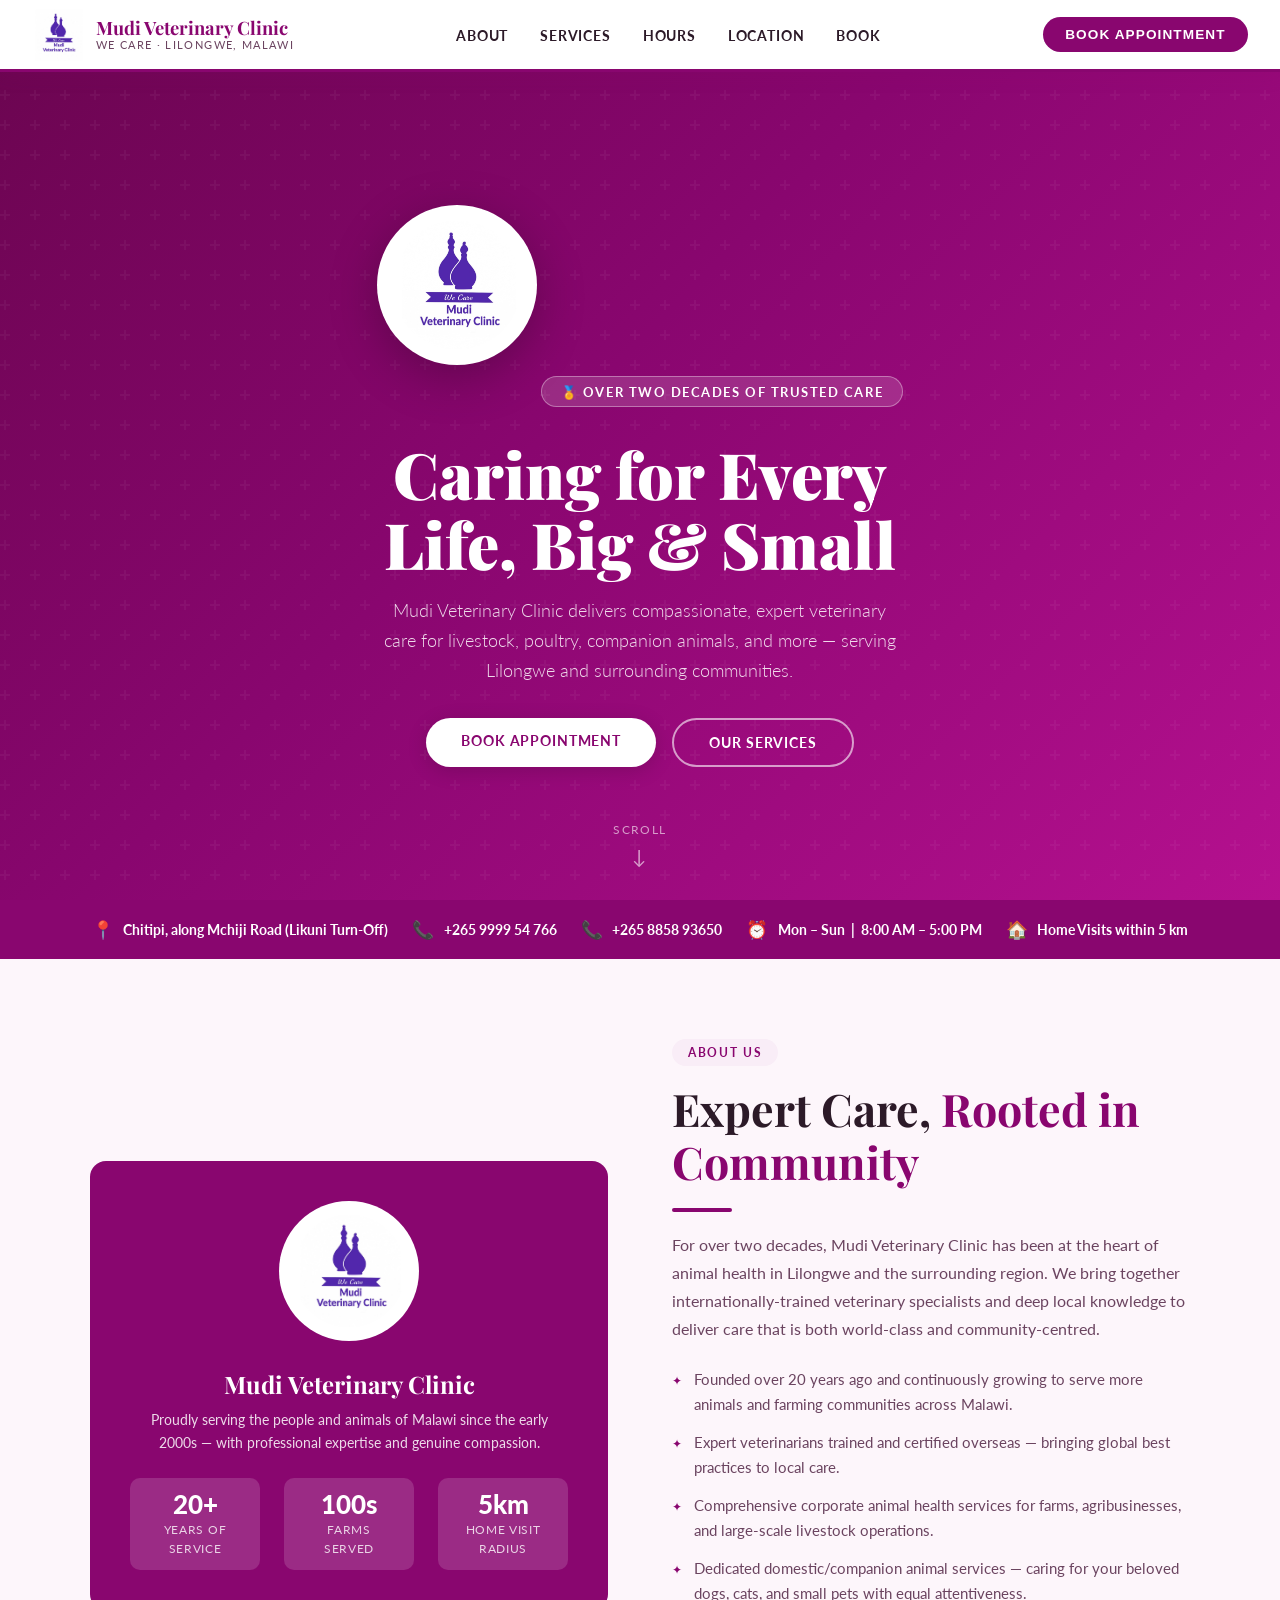
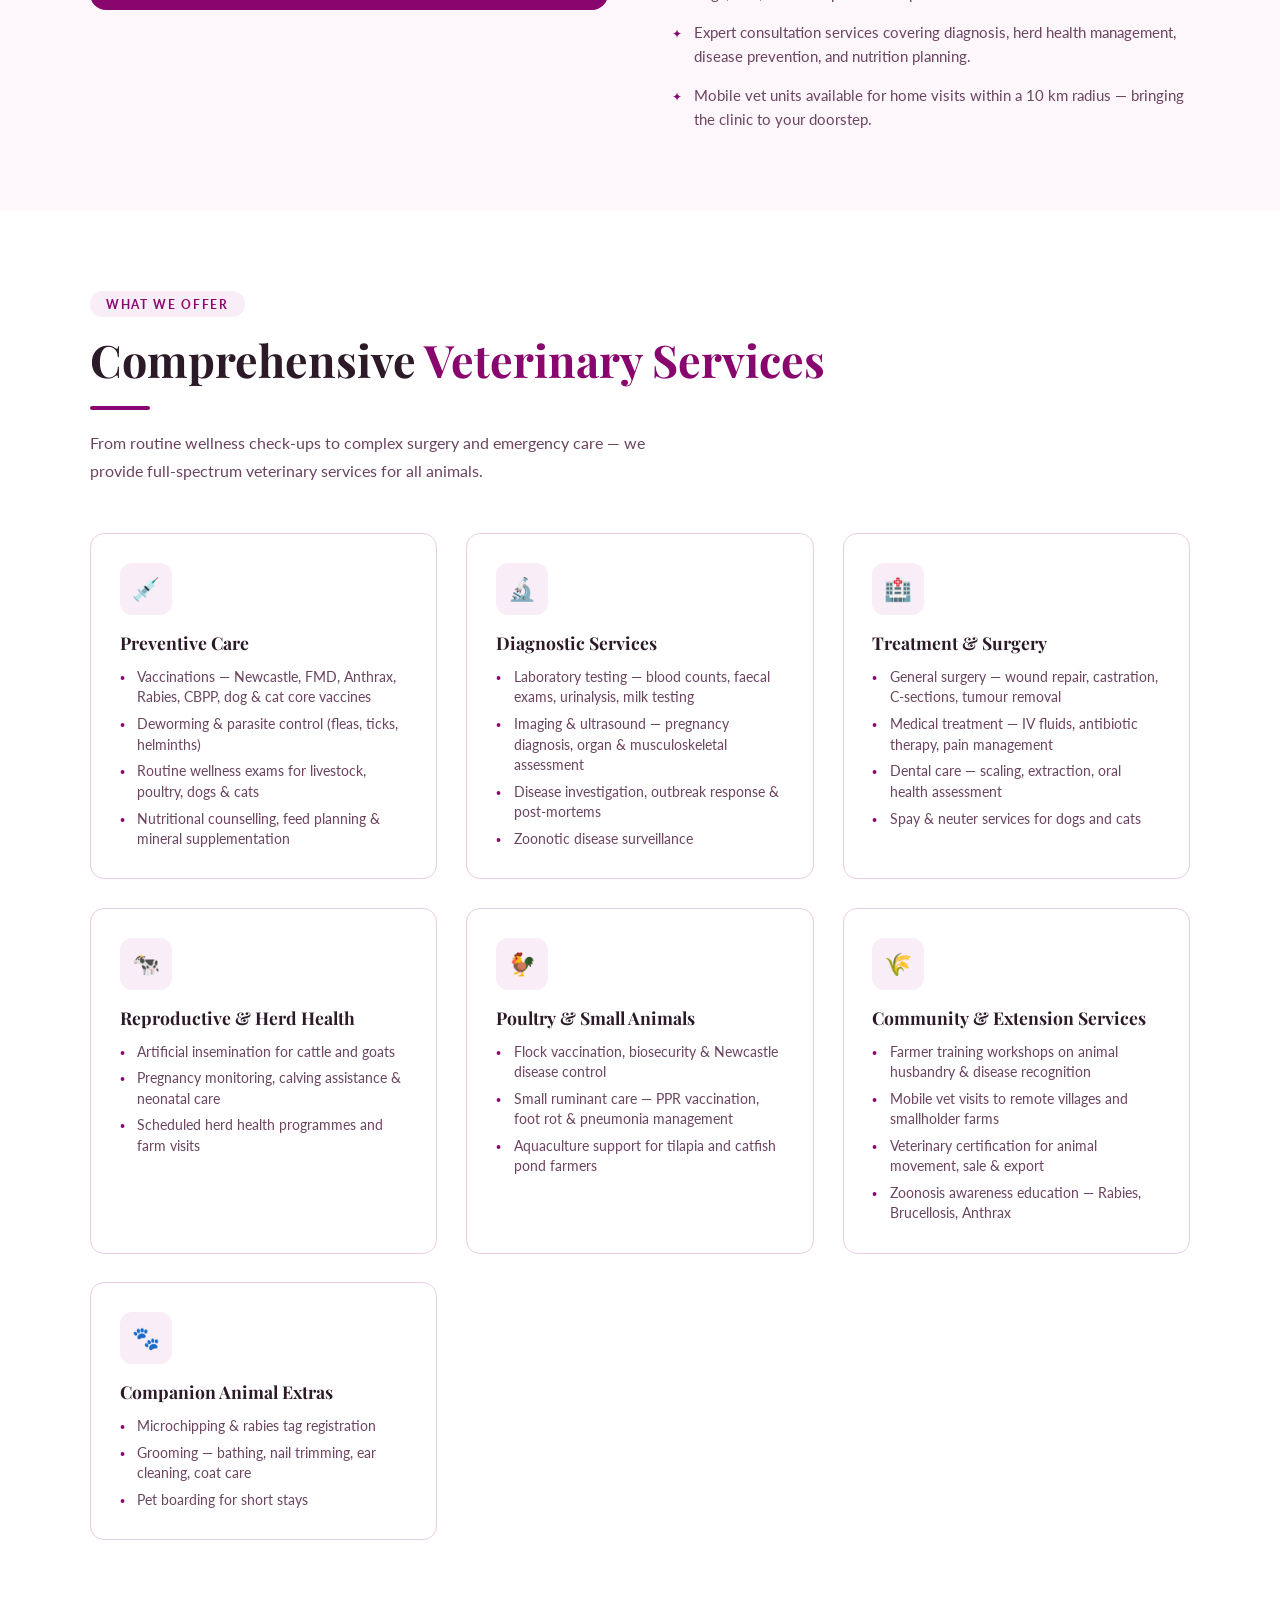
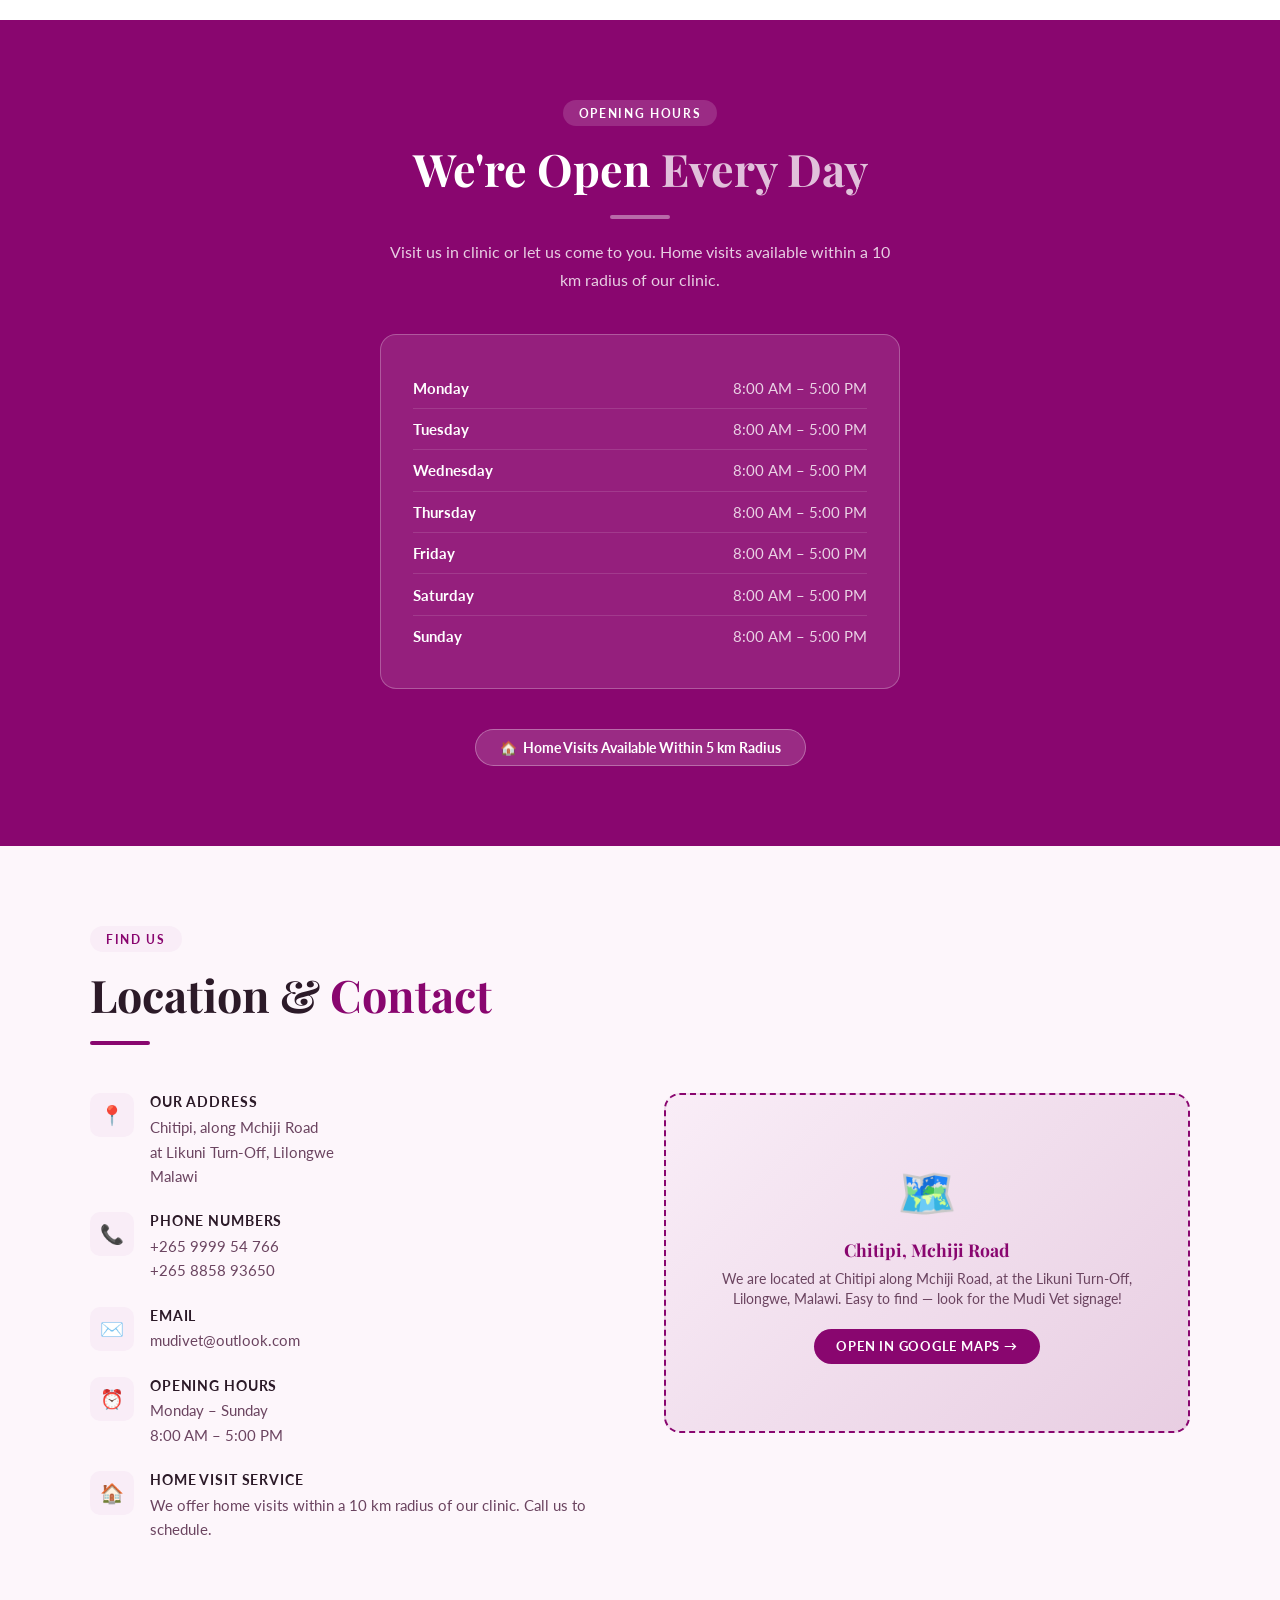
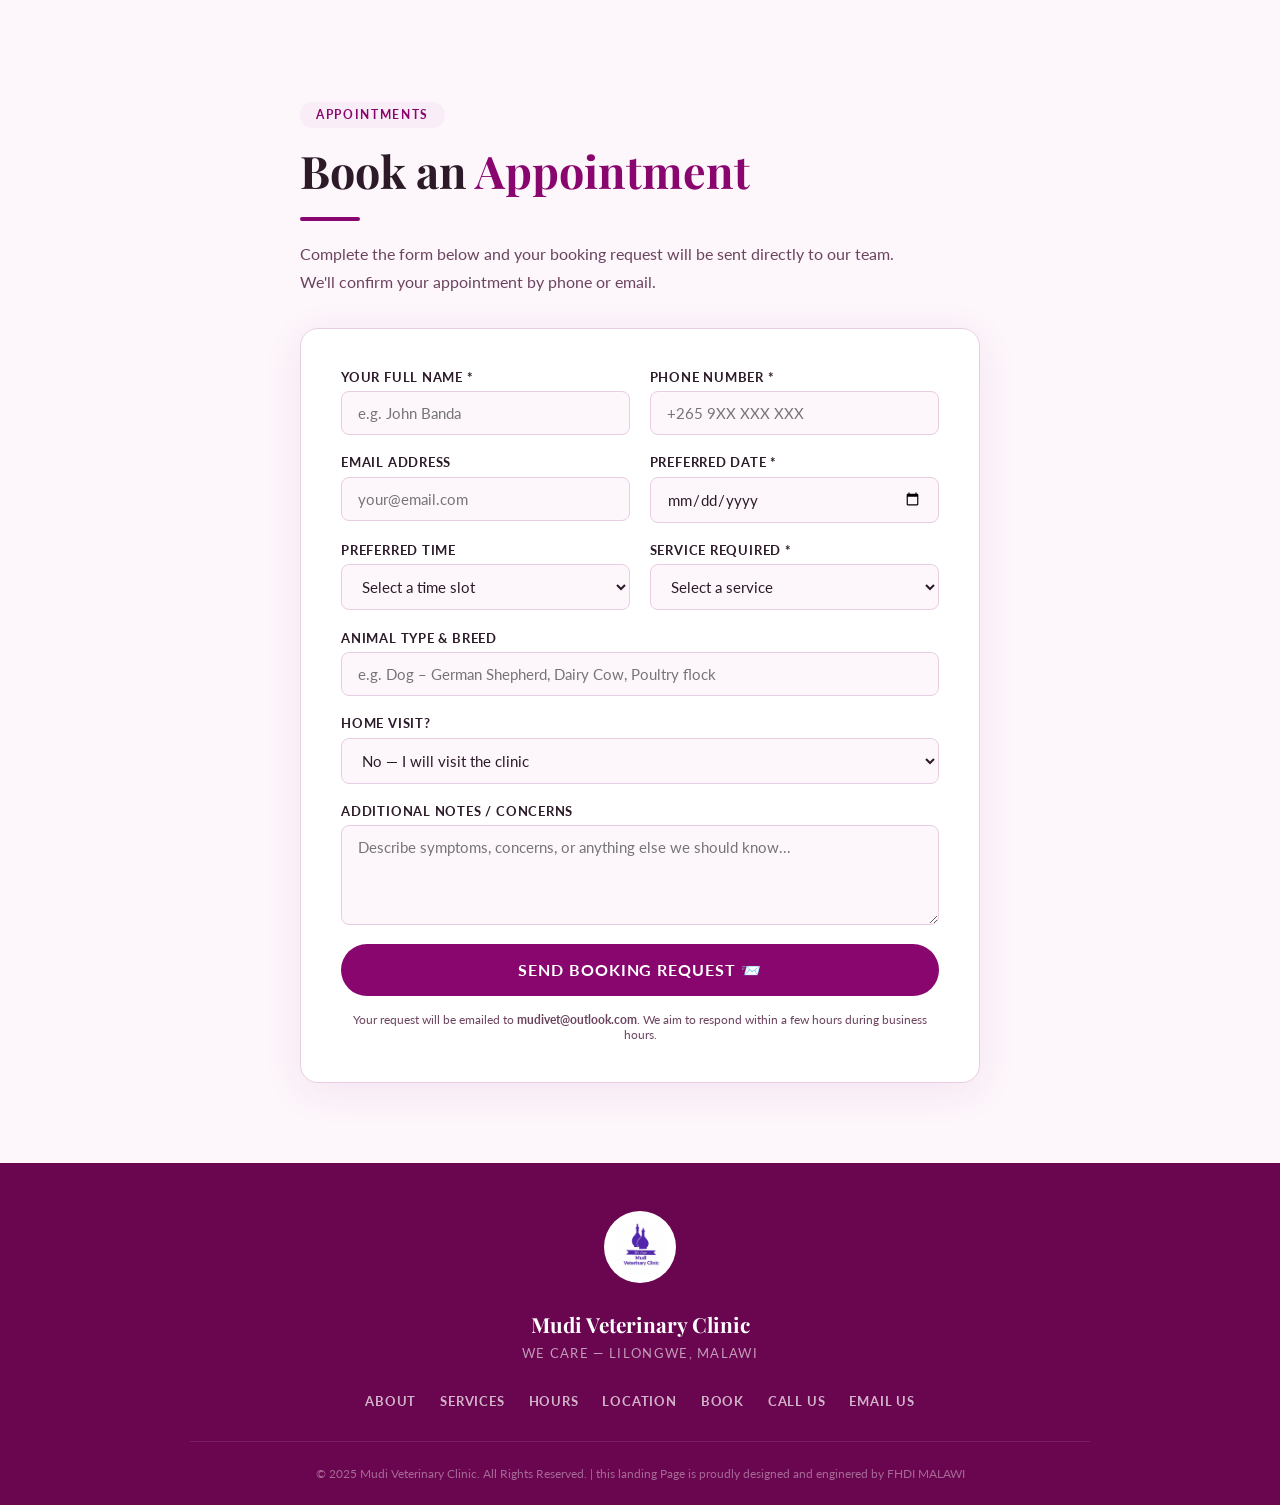
==== commit f3039c30: "Update index.html" ====
--- a/index.html
+++ b/index.html
@@ -256,7 +256,7 @@
   <div class="info-item"><span class="ico">📞</span> <a href="tel:+265999954766">+265 9999 54 766</a></div>
   <div class="info-item"><span class="ico">📞</span> <a href="tel:+265885893650">+265 8858 93650</a></div>
   <div class="info-item"><span class="ico">⏰</span> Mon – Sun &nbsp;|&nbsp; 8:00 AM – 5:00 PM</div>
-  <div class="info-item"><span class="ico">🏠</span> Home Visits within 10 km</div>
+  <div class="info-item"><span class="ico">🏠</span> Home Visits within 5 km</div>
 </div>
 
 <!-- ── ABOUT ── -->
@@ -399,7 +399,7 @@
       <div class="hours-row"><span class="day">Sunday</span><span class="time">8:00 AM – 5:00 PM</span></div>
     </div>
 
-    <div class="homevisit-badge">🏠 &nbsp;Home Visits Available Within 10 km Radius</div>
+    <div class="homevisit-badge">🏠 &nbsp;Home Visits Available Within 5 km Radius</div>
   </div>
 </section>
 
@@ -580,7 +580,7 @@
       <a href="tel:+265999954766">Call Us</a>
       <a href="mailto:mudivet@outlook.com">Email Us</a>
     </div>
-    <p class="copy">© 2025 Mudi Veterinary Clinic. All Rights Reserved. | Chitipi, Mchiji Road, Likuni Turn-Off, Lilongwe, Malawi</p>
+    <p class="copy">© 2025 Mudi Veterinary Clinic. All Rights Reserved. | this landing Page is proudly designed and enginered by FHDI MALAWI</p>
   </div>
 </footer>
 
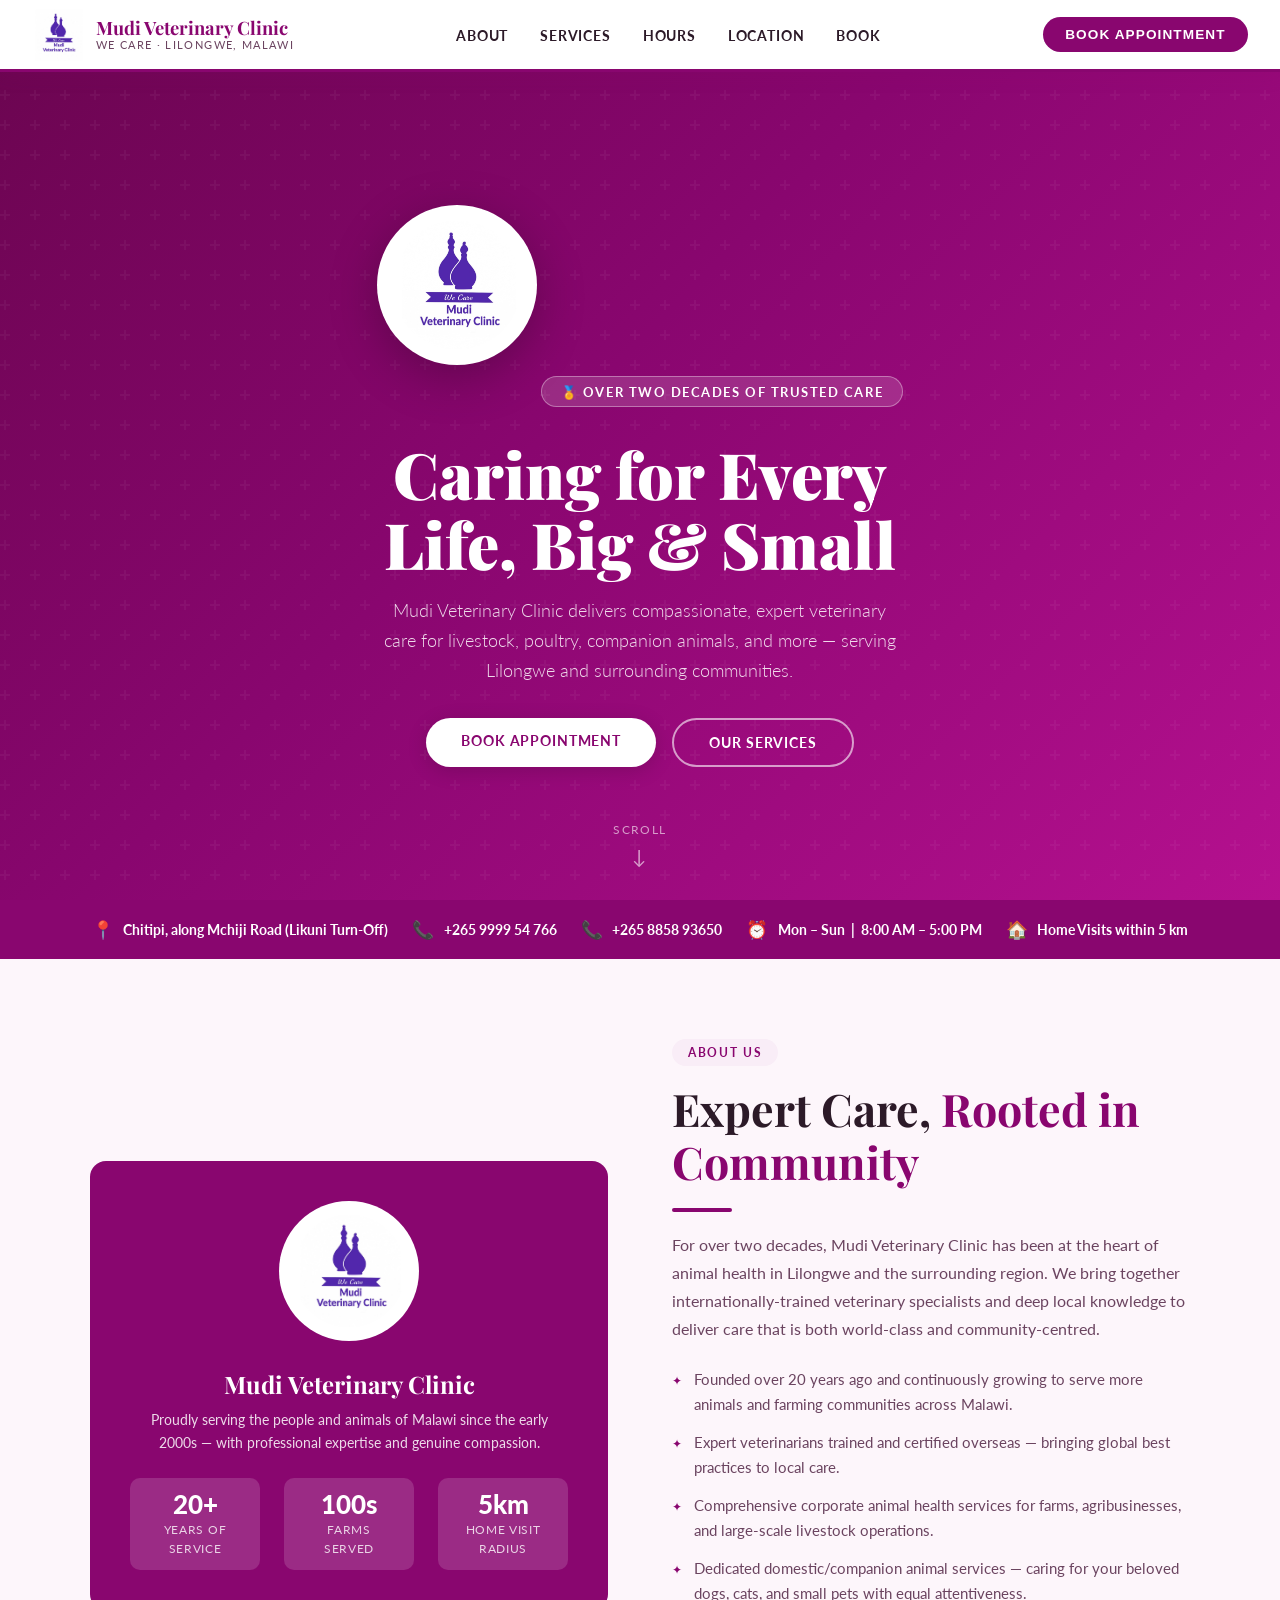
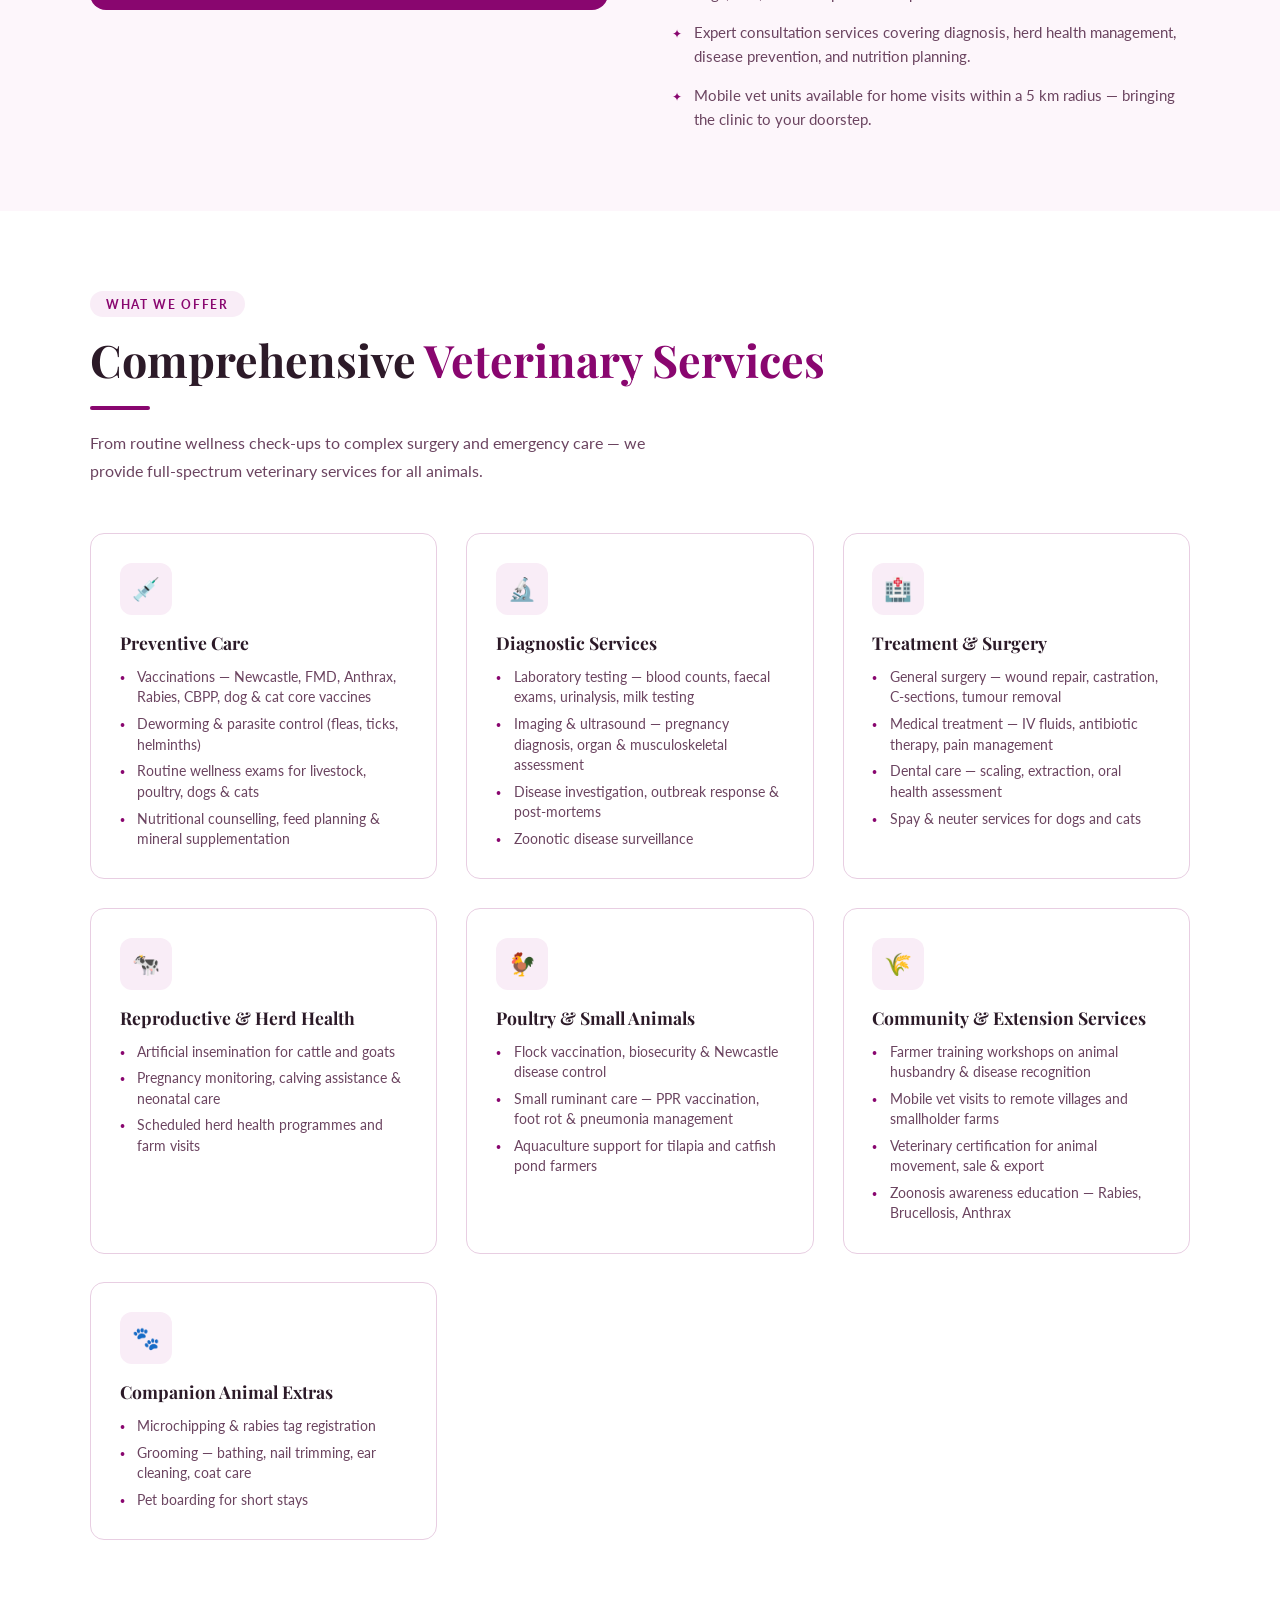
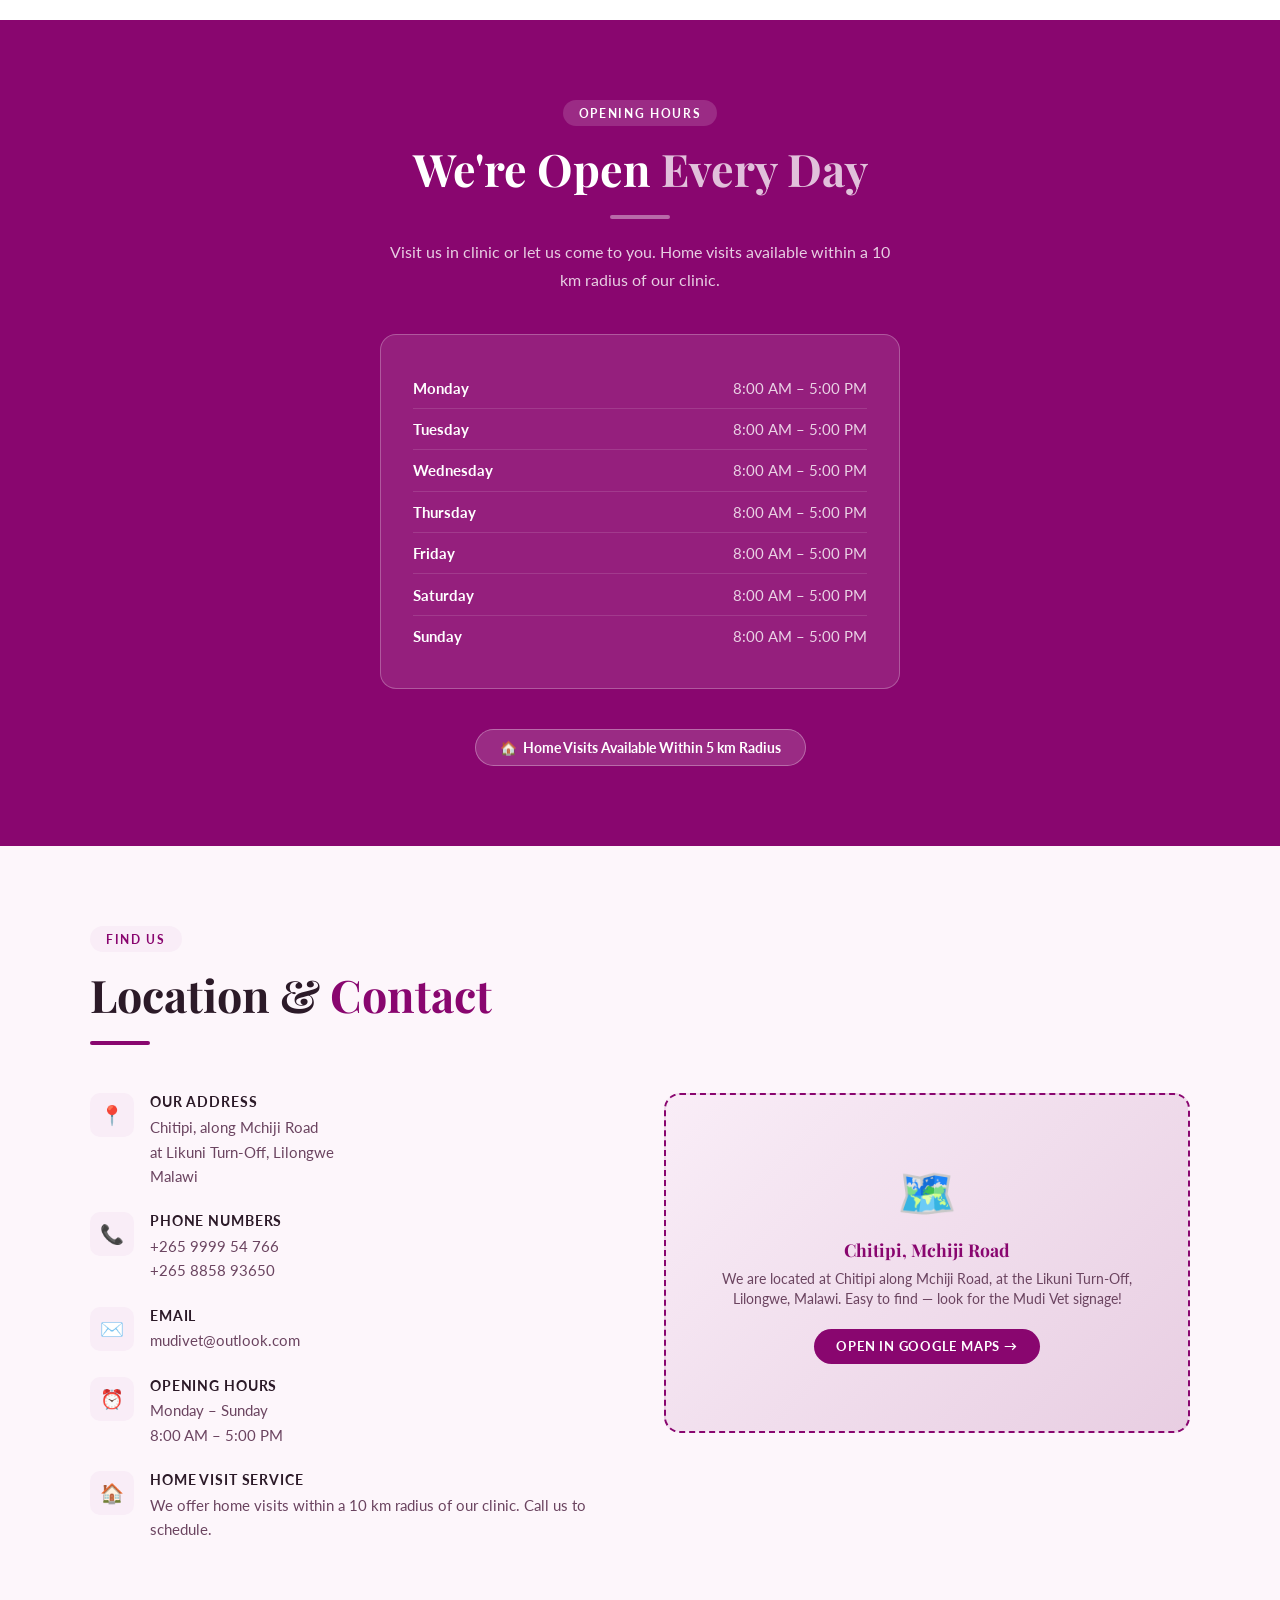
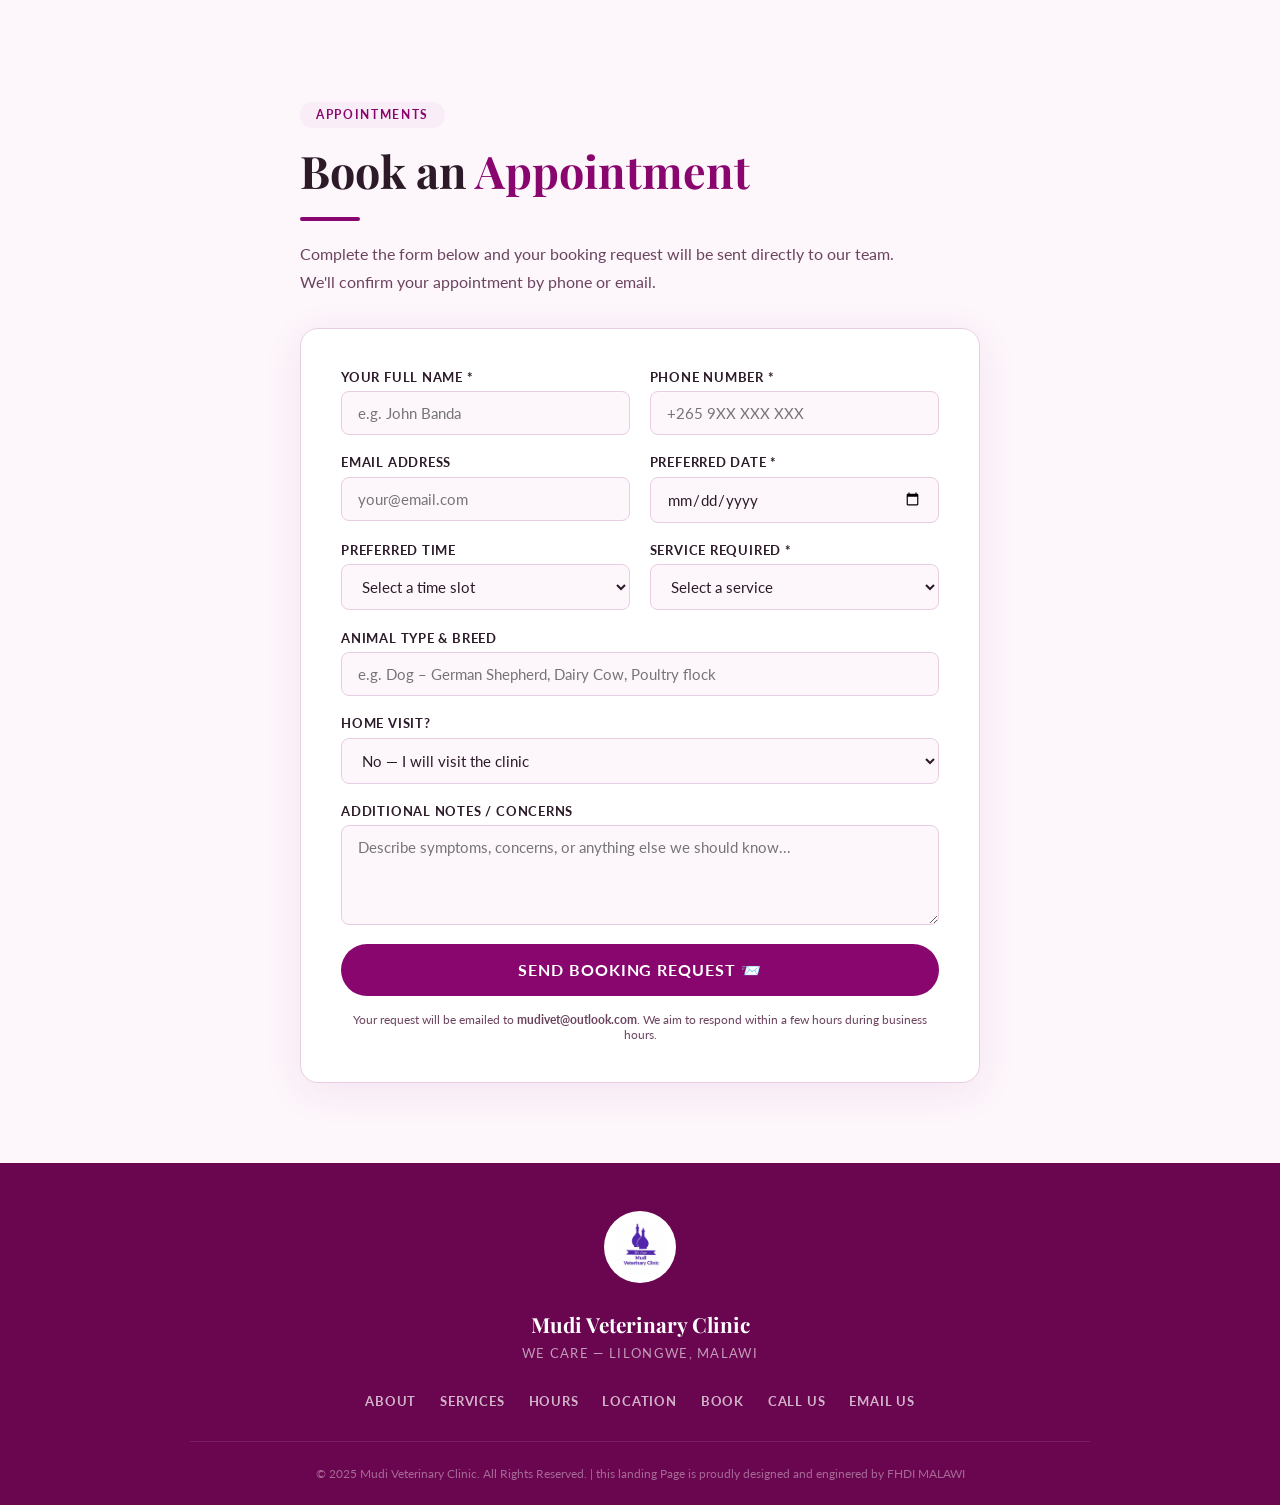
==== commit 76603beb: "Update index.html" ====
--- a/index.html
+++ b/index.html
@@ -286,7 +286,7 @@
           <li>Comprehensive corporate animal health services for farms, agribusinesses, and large-scale livestock operations.</li>
           <li>Dedicated domestic/companion animal services — caring for your beloved dogs, cats, and small pets with equal attentiveness.</li>
           <li>Expert consultation services covering diagnosis, herd health management, disease prevention, and nutrition planning.</li>
-          <li>Mobile vet units available for home visits within a 10 km radius — bringing the clinic to your doorstep.</li>
+          <li>Mobile vet units available for home visits within a 5 km radius — bringing the clinic to your doorstep.</li>
         </ul>
       </div>
     </div>
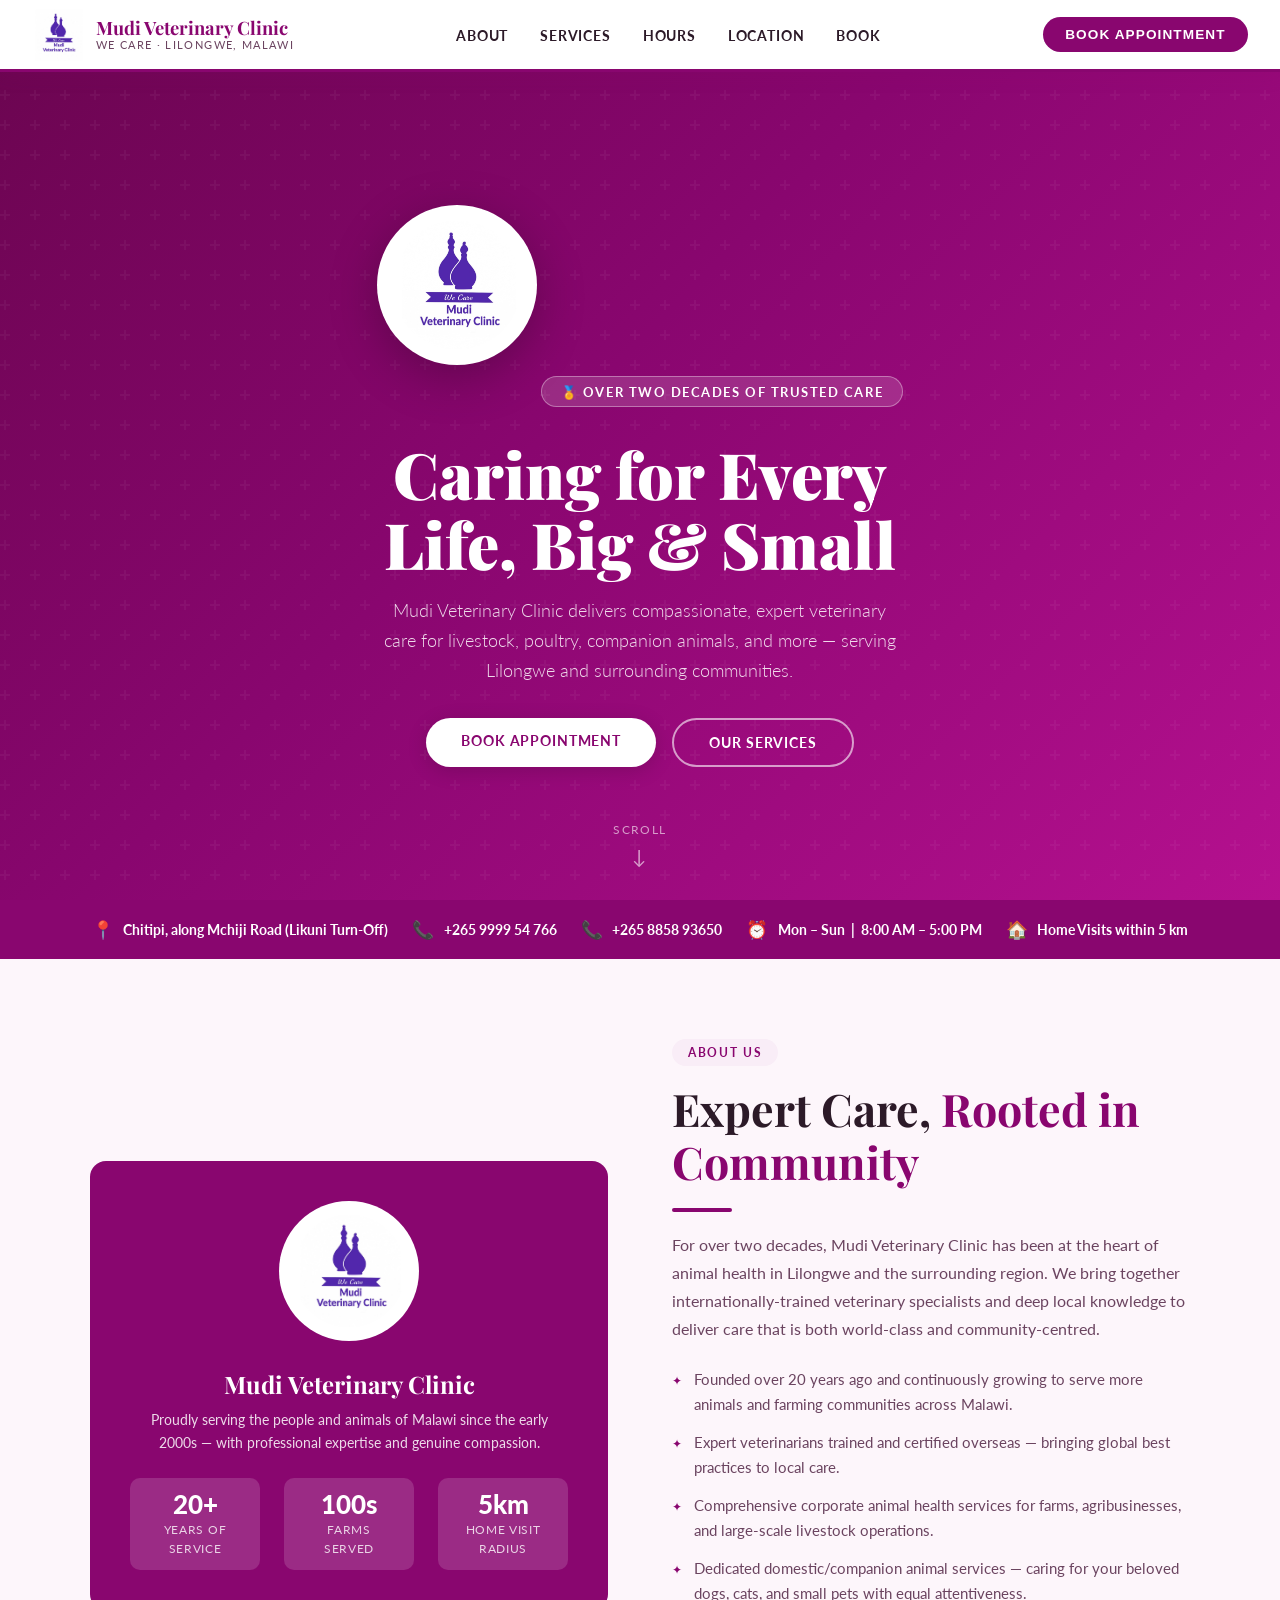
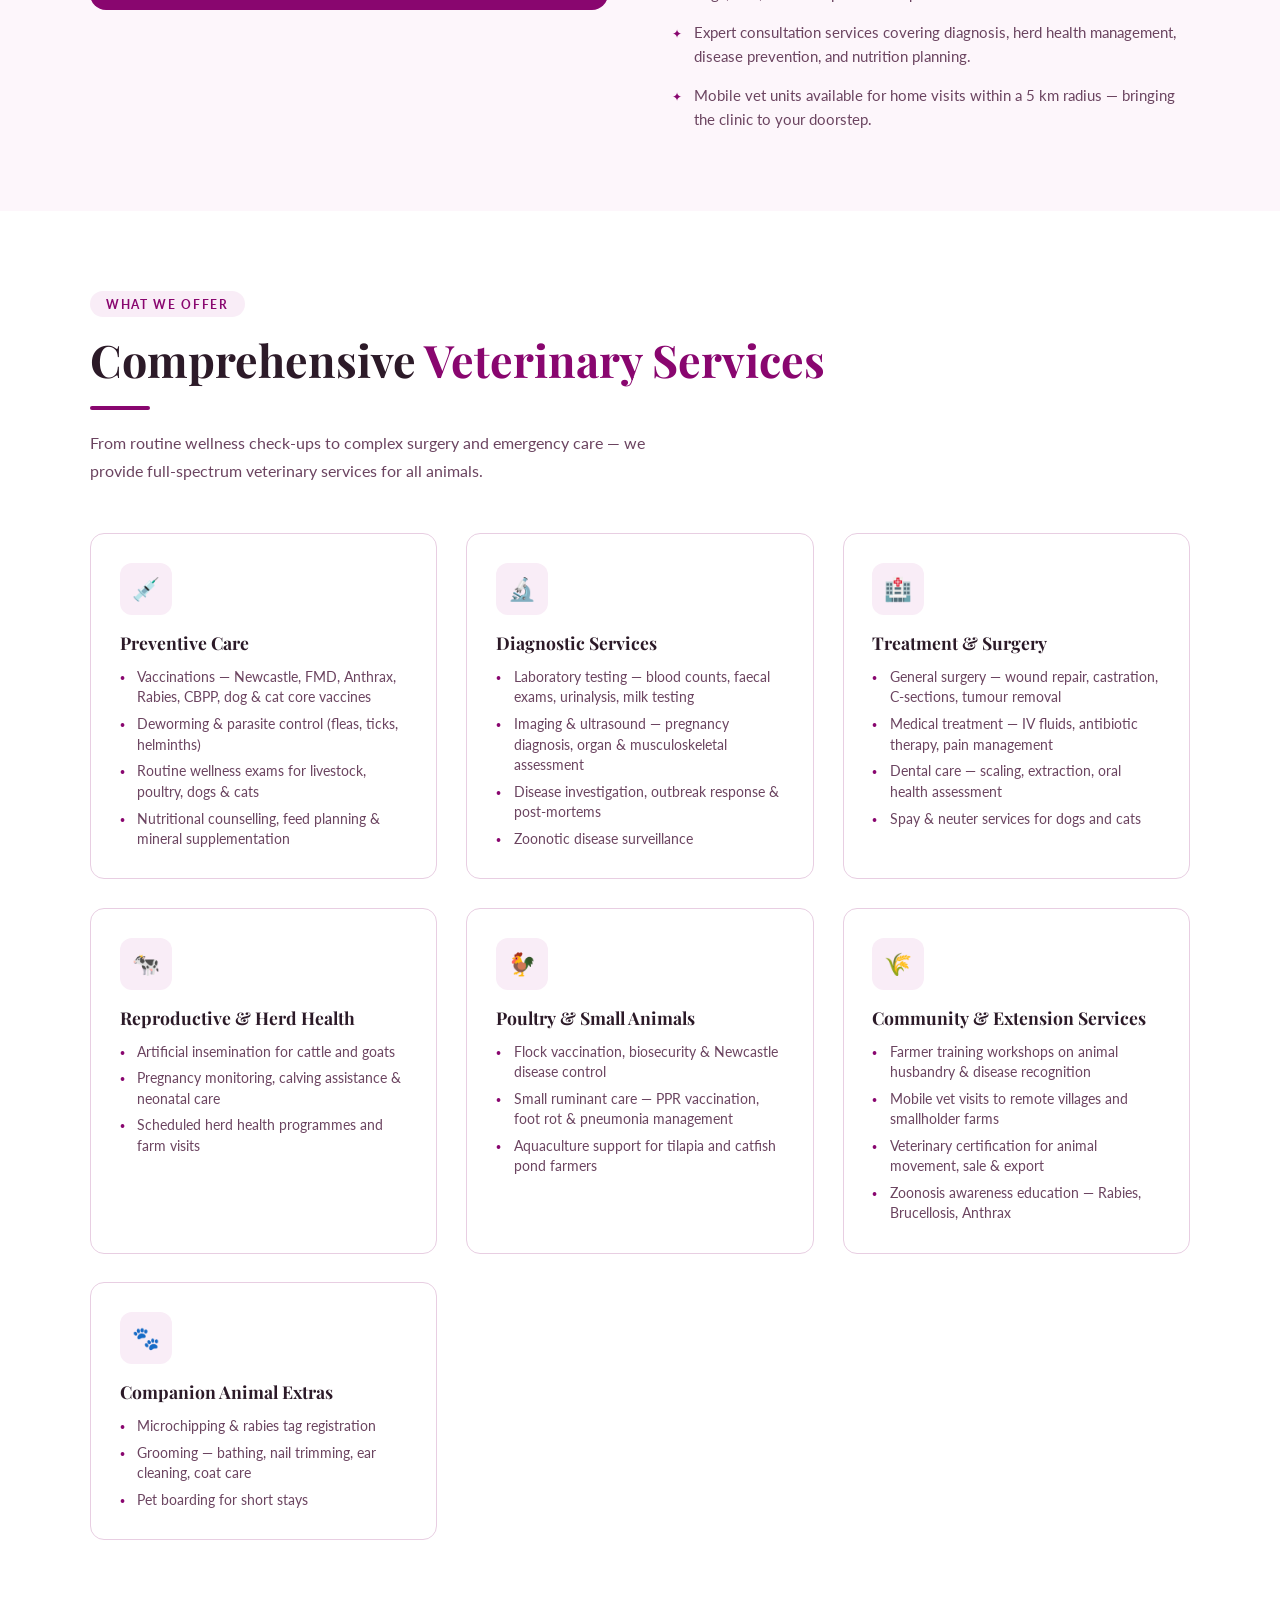
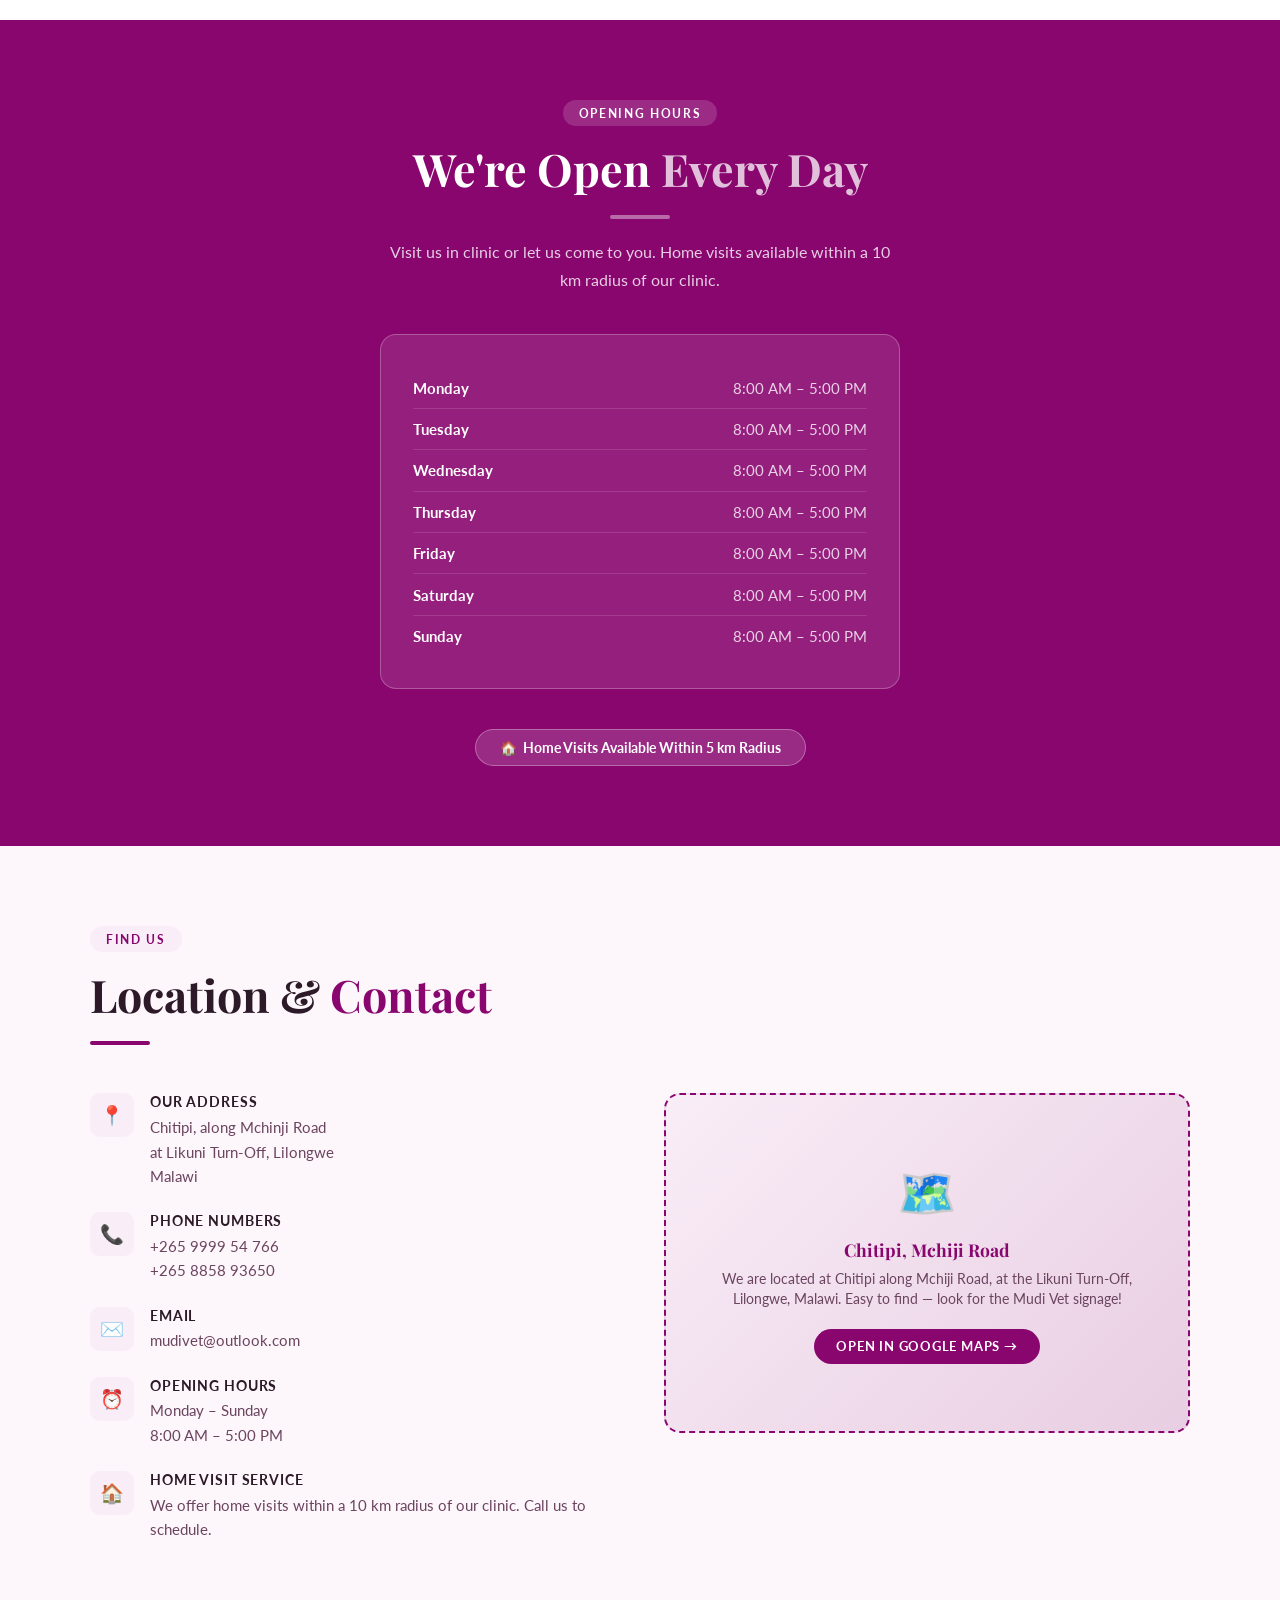
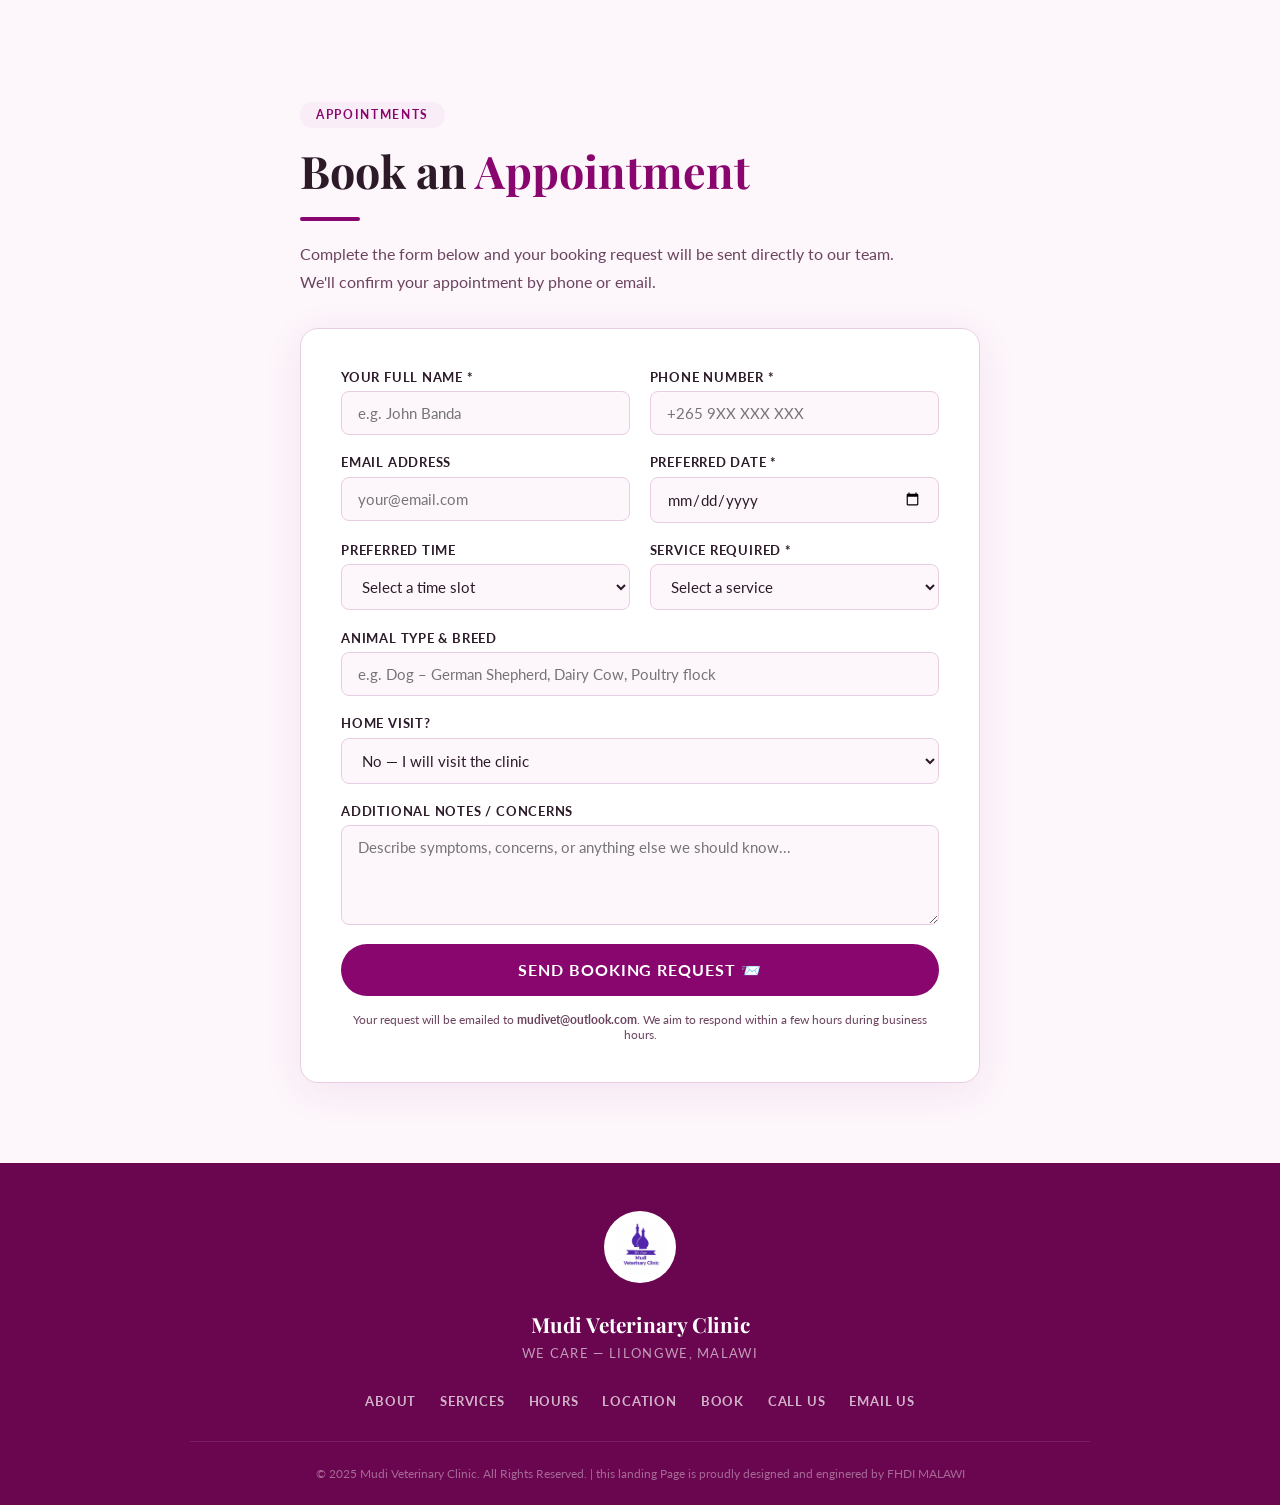
==== commit c77920cb: "Update index.html" ====
--- a/index.html
+++ b/index.html
@@ -416,7 +416,7 @@
           <div class="loc-icon">📍</div>
           <div>
             <h4>Our Address</h4>
-            <p>Chitipi, along Mchiji Road<br/>at Likuni Turn-Off, Lilongwe<br/>Malawi</p>
+            <p>Chitipi, along Mchinji Road<br/>at Likuni Turn-Off, Lilongwe<br/>Malawi</p>
           </div>
         </div>
 
